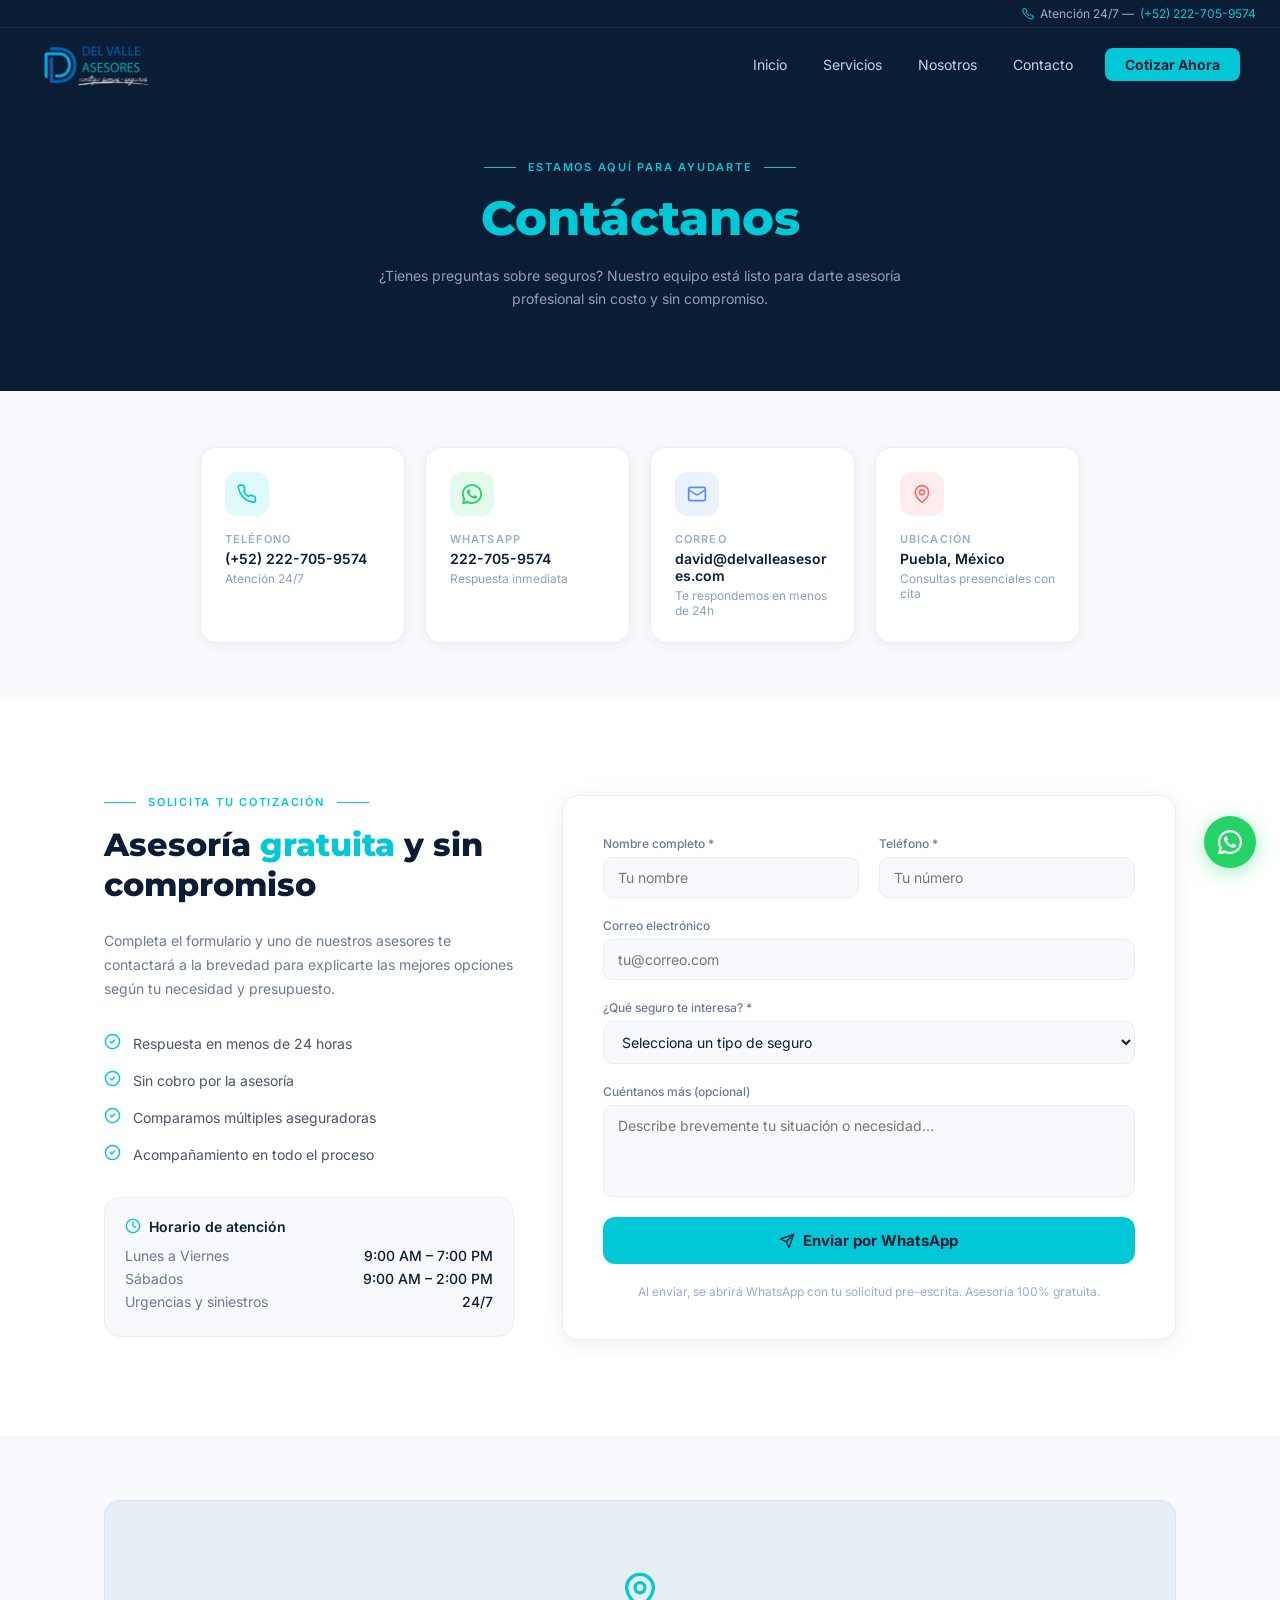
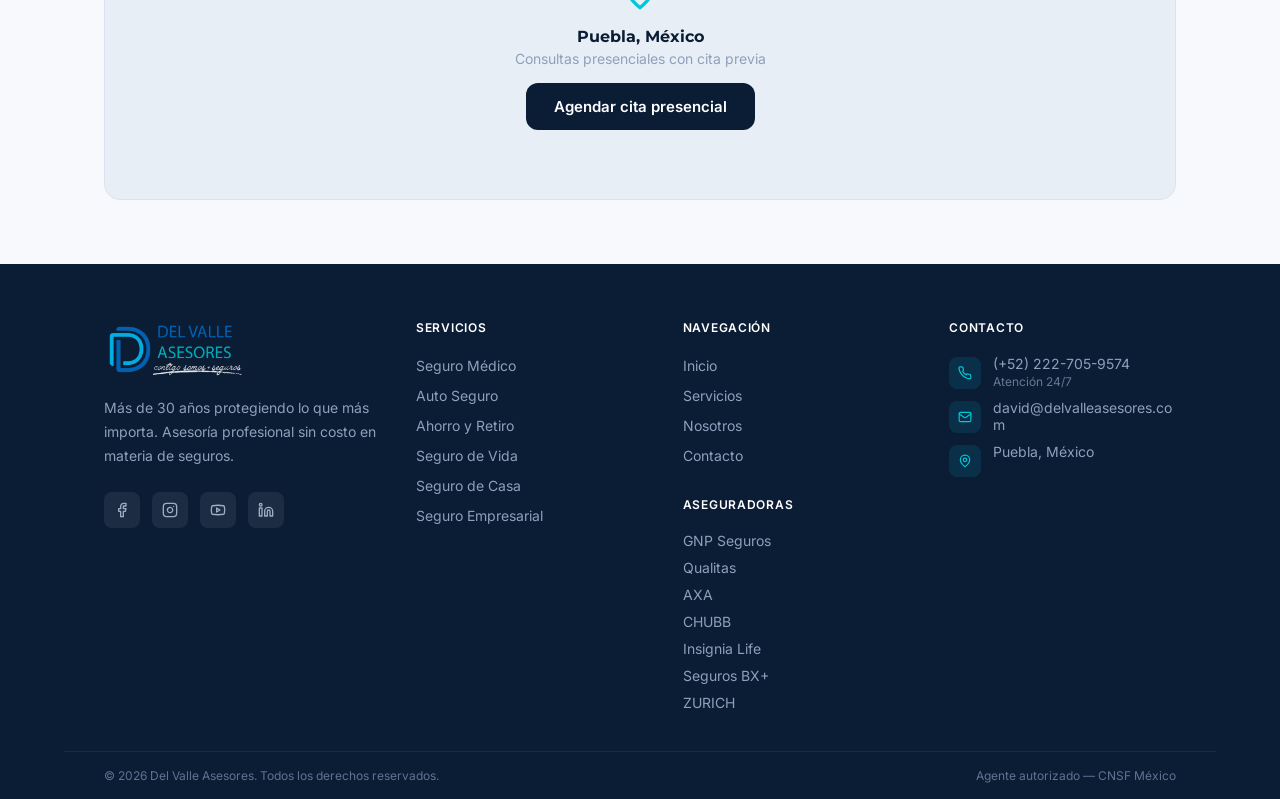
==== contacto.html @ c2692fa6 "Add files via upload" ====
<!DOCTYPE html>
<html lang="es">
<head>
  <meta charset="UTF-8" />
  <meta name="viewport" content="width=device-width, initial-scale=1.0" />
  <title>Contacto — Del Valle Asesores</title>
  <link rel="stylesheet" href="css/styles.css" />
</head>
<body>

<!-- HEADER -->
<header class="header" id="header">
  <div class="header__topbar">
    <span class="header__topbar-phone">
      <svg width="12" height="12" viewBox="0 0 24 24" fill="none" stroke="#00C8D7" stroke-width="2" stroke-linecap="round" stroke-linejoin="round"><path d="M22 16.92v3a2 2 0 0 1-2.18 2 19.79 19.79 0 0 1-8.63-3.07A19.5 19.5 0 0 1 4.69 12.18 19.79 19.79 0 0 1 1.61 3.6 2 2 0 0 1 3.6 1.4h3a2 2 0 0 1 2 1.72c.127.96.361 1.903.7 2.81a2 2 0 0 1-.45 2.11L7.91 9.08a16 16 0 0 0 6 6l.96-.96a2 2 0 0 1 2.11-.45c.907.339 1.85.573 2.81.7A2 2 0 0 1 21.6 16.4l.32.52z"/></svg>
      Atención 24/7 — <a href="tel:+522227059574">(+52) 222-705-9574</a>
    </span>
  </div>
  <div class="header__main">
    <a href="index.html" class="header__logo">
      <img src="img/logo.png" alt="Del Valle Asesores" class="header__logo-img" />
    </a>
    <nav class="header__nav">
      <a href="index.html" class="header__nav-link" data-nav="index">Inicio</a>
      <a href="servicios.html" class="header__nav-link" data-nav="servicios">Servicios</a>
      <a href="nosotros.html" class="header__nav-link" data-nav="nosotros">Nosotros</a>
      <a href="contacto.html" class="header__nav-link" data-nav="contacto">Contacto</a>
      <a href="https://wa.me/522227059574?text=Hola%2C%20me%20gustar%C3%ADa%20obtener%20informaci%C3%B3n%20sobre%20sus%20seguros" target="_blank" rel="noopener noreferrer" class="header__cta">Cotizar Ahora</a>
    </nav>
    <button class="header__menu-btn" id="menu-btn" aria-label="Abrir menú">
      <span id="menu-icon-open"><svg width="20" height="20" viewBox="0 0 24 24" fill="none" stroke="currentColor" stroke-width="2" stroke-linecap="round" stroke-linejoin="round"><line x1="4" x2="20" y1="12" y2="12"/><line x1="4" x2="20" y1="6" y2="6"/><line x1="4" x2="20" y1="18" y2="18"/></svg></span>
      <span id="menu-icon-close" style="display:none"><svg width="20" height="20" viewBox="0 0 24 24" fill="none" stroke="currentColor" stroke-width="2" stroke-linecap="round" stroke-linejoin="round"><path d="M18 6 6 18"/><path d="m6 6 12 12"/></svg></span>
    </button>
  </div>
  <div class="header__mobile-menu" id="mobile-menu">
    <div class="header__mobile-phone">
      <svg width="12" height="12" viewBox="0 0 24 24" fill="none" stroke="#00C8D7" stroke-width="2" stroke-linecap="round" stroke-linejoin="round"><path d="M22 16.92v3a2 2 0 0 1-2.18 2 19.79 19.79 0 0 1-8.63-3.07A19.5 19.5 0 0 1 4.69 12.18 19.79 19.79 0 0 1 1.61 3.6 2 2 0 0 1 3.6 1.4h3a2 2 0 0 1 2 1.72c.127.96.361 1.903.7 2.81a2 2 0 0 1-.45 2.11L7.91 9.08a16 16 0 0 0 6 6l.96-.96a2 2 0 0 1 2.11-.45c.907.339 1.85.573 2.81.7A2 2 0 0 1 21.6 16.4l.32.52z"/></svg>
      <a href="tel:+522227059574">(+52) 222-705-9574</a>
      <span style="margin-left:4px;opacity:.6">— Atención 24/7</span>
    </div>
    <a href="index.html" class="header__mobile-link" data-nav="index">Inicio</a>
    <a href="servicios.html" class="header__mobile-link" data-nav="servicios">Servicios</a>
    <a href="nosotros.html" class="header__mobile-link" data-nav="nosotros">Nosotros</a>
    <a href="contacto.html" class="header__mobile-link" data-nav="contacto">Contacto</a>
    <a href="https://wa.me/522227059574?text=Hola%2C%20me%20gustar%C3%ADa%20obtener%20informaci%C3%B3n%20sobre%20sus%20seguros" target="_blank" rel="noopener noreferrer" class="header__mobile-cta">Cotizar Ahora</a>
  </div>
</header>

<main class="page-wrap">

  <!-- PAGE HERO -->
  <section class="page-hero">
    <div class="section-label section-label--center">
      <span class="section-label__line"></span>
      <span class="section-label__text">Estamos aquí para ayudarte</span>
      <span class="section-label__line"></span>
    </div>
    <h1 class="page-hero__title"><span>Contáctanos</span></h1>
    <p class="page-hero__sub">¿Tienes preguntas sobre seguros? Nuestro equipo está listo para darte asesoría profesional sin costo y sin compromiso.</p>
  </section>

  <!-- CHANNELS -->
  <section class="channels-section">
    <div class="container container--narrow">
      <div class="channels-grid">

        <a href="tel:+522227059574" class="channel-card" style="--ch-color:#00C8D7">
          <div class="channel-card__icon" style="background:rgba(0,200,215,0.12);color:#00C8D7">
            <svg width="20" height="20" viewBox="0 0 24 24" fill="none" stroke="currentColor" stroke-width="2" stroke-linecap="round" stroke-linejoin="round"><path d="M22 16.92v3a2 2 0 0 1-2.18 2 19.79 19.79 0 0 1-8.63-3.07A19.5 19.5 0 0 1 4.69 12.18 19.79 19.79 0 0 1 1.61 3.6 2 2 0 0 1 3.6 1.4h3a2 2 0 0 1 2 1.72c.127.96.361 1.903.7 2.81a2 2 0 0 1-.45 2.11L7.91 9.08a16 16 0 0 0 6 6l.96-.96a2 2 0 0 1 2.11-.45c.907.339 1.85.573 2.81.7A2 2 0 0 1 21.6 16.4l.32.52z"/></svg>
          </div>
          <p class="channel-card__label">Teléfono</p>
          <p class="channel-card__value">(+52) 222-705-9574</p>
          <p class="channel-card__sub">Atención 24/7</p>
        </a>

        <a href="https://wa.me/522227059574?text=Hola%2C%20me%20gustar%C3%ADa%20informaci%C3%B3n%20sobre%20sus%20seguros" target="_blank" rel="noopener noreferrer" class="channel-card" style="--ch-color:#25D366">
          <div class="channel-card__icon" style="background:rgba(37,211,102,0.12);color:#25D366">
            <svg width="20" height="20" viewBox="0 0 24 24" fill="currentColor"><path d="M17.472 14.382c-.297-.149-1.758-.867-2.03-.967-.273-.099-.471-.148-.67.15-.197.297-.767.966-.94 1.164-.173.199-.347.223-.644.075-.297-.15-1.255-.463-2.39-1.475-.883-.788-1.48-1.761-1.653-2.059-.173-.297-.018-.458.13-.606.134-.133.298-.347.446-.52.149-.174.198-.298.298-.497.099-.198.05-.371-.025-.52-.075-.149-.669-1.612-.916-2.207-.242-.579-.487-.5-.669-.51-.173-.008-.371-.01-.57-.01-.198 0-.52.074-.792.372-.272.297-1.04 1.016-1.04 2.479 0 1.462 1.065 2.875 1.213 3.074.149.198 2.096 3.2 5.077 4.487.709.306 1.262.489 1.694.625.712.227 1.36.195 1.871.118.571-.085 1.758-.719 2.006-1.413.248-.694.248-1.289.173-1.413-.074-.124-.272-.198-.57-.347z"/><path d="M12 0C5.373 0 0 5.373 0 12c0 2.123.554 4.117 1.528 5.845L.057 23.55a.75.75 0 00.921.921l5.704-1.47A11.933 11.933 0 0012 24c6.627 0 12-5.373 12-12S18.627 0 12 0zm0 21.818a9.796 9.796 0 01-5.006-1.371l-.36-.214-3.724.96.989-3.614-.235-.373A9.775 9.775 0 012.182 12C2.182 6.564 6.564 2.182 12 2.182S21.818 6.564 21.818 12 17.436 21.818 12 21.818z"/></svg>
          </div>
          <p class="channel-card__label">WhatsApp</p>
          <p class="channel-card__value">222-705-9574</p>
          <p class="channel-card__sub">Respuesta inmediata</p>
        </a>

        <a href="mailto:david@delvalleasesores.com" class="channel-card" style="--ch-color:#5B8DEF">
          <div class="channel-card__icon" style="background:rgba(91,141,239,0.12);color:#5B8DEF">
            <svg width="20" height="20" viewBox="0 0 24 24" fill="none" stroke="currentColor" stroke-width="2" stroke-linecap="round" stroke-linejoin="round"><rect width="20" height="16" x="2" y="4" rx="2"/><path d="m22 7-8.97 5.7a1.94 1.94 0 0 1-2.06 0L2 7"/></svg>
          </div>
          <p class="channel-card__label">Correo</p>
          <p class="channel-card__value">david@delvalleasesores.com</p>
          <p class="channel-card__sub">Te respondemos en menos de 24h</p>
        </a>

        <a href="#mapa" class="channel-card" style="--ch-color:#FF6B6B">
          <div class="channel-card__icon" style="background:rgba(255,107,107,0.12);color:#FF6B6B">
            <svg width="20" height="20" viewBox="0 0 24 24" fill="none" stroke="currentColor" stroke-width="2" stroke-linecap="round" stroke-linejoin="round"><path d="M20 10c0 6-8 12-8 12s-8-6-8-12a8 8 0 0 1 16 0Z"/><circle cx="12" cy="10" r="3"/></svg>
          </div>
          <p class="channel-card__label">Ubicación</p>
          <p class="channel-card__value">Puebla, México</p>
          <p class="channel-card__sub">Consultas presenciales con cita</p>
        </a>

      </div>
    </div>
  </section>

  <!-- FORM + INFO -->
  <section class="contact-section">
    <div class="container">
      <div class="contact-grid">

        <!-- Info -->
        <div>
          <div class="section-label section-label--left">
            <span class="section-label__line"></span>
            <span class="section-label__text">Solicita tu cotización</span>
            <span class="section-label__line"></span>
          </div>
          <h2 class="contact-info__title">Asesoría <span>gratuita</span> y sin compromiso</h2>
          <p class="contact-info__desc">Completa el formulario y uno de nuestros asesores te contactará a la brevedad para explicarte las mejores opciones según tu necesidad y presupuesto.</p>
          <div class="benefit-list">
            <div class="benefit-item"><span class="benefit-item__icon"><svg width="17" height="17" viewBox="0 0 24 24" fill="none" stroke="currentColor" stroke-width="2" stroke-linecap="round" stroke-linejoin="round"><circle cx="12" cy="12" r="10"/><path d="m9 12 2 2 4-4"/></svg></span><span class="benefit-item__text">Respuesta en menos de 24 horas</span></div>
            <div class="benefit-item"><span class="benefit-item__icon"><svg width="17" height="17" viewBox="0 0 24 24" fill="none" stroke="currentColor" stroke-width="2" stroke-linecap="round" stroke-linejoin="round"><circle cx="12" cy="12" r="10"/><path d="m9 12 2 2 4-4"/></svg></span><span class="benefit-item__text">Sin cobro por la asesoría</span></div>
            <div class="benefit-item"><span class="benefit-item__icon"><svg width="17" height="17" viewBox="0 0 24 24" fill="none" stroke="currentColor" stroke-width="2" stroke-linecap="round" stroke-linejoin="round"><circle cx="12" cy="12" r="10"/><path d="m9 12 2 2 4-4"/></svg></span><span class="benefit-item__text">Comparamos múltiples aseguradoras</span></div>
            <div class="benefit-item"><span class="benefit-item__icon"><svg width="17" height="17" viewBox="0 0 24 24" fill="none" stroke="currentColor" stroke-width="2" stroke-linecap="round" stroke-linejoin="round"><circle cx="12" cy="12" r="10"/><path d="m9 12 2 2 4-4"/></svg></span><span class="benefit-item__text">Acompañamiento en todo el proceso</span></div>
          </div>

          <div class="hours-box">
            <div class="hours-box__header">
              <svg width="16" height="16" viewBox="0 0 24 24" fill="none" stroke="#00C8D7" stroke-width="2" stroke-linecap="round" stroke-linejoin="round"><circle cx="12" cy="12" r="10"/><polyline points="12 6 12 12 16 14"/></svg>
              Horario de atención
            </div>
            <div class="hours-row"><span class="hours-row__day">Lunes a Viernes</span><span class="hours-row__time">9:00 AM – 7:00 PM</span></div>
            <div class="hours-row"><span class="hours-row__day">Sábados</span><span class="hours-row__time">9:00 AM – 2:00 PM</span></div>
            <div class="hours-row"><span class="hours-row__day">Urgencias y siniestros</span><span class="hours-row__time">24/7</span></div>
          </div>
        </div>

        <!-- Form -->
        <div class="contact-form-wrap">
          <div id="form-content" style="display:flex;flex-direction:column;gap:20px">
            <form id="contact-form" style="display:flex;flex-direction:column;gap:20px">
              <div class="form-grid-2">
                <div class="form-group">
                  <label class="form-label" for="nombre">Nombre completo *</label>
                  <input class="form-input" type="text" id="nombre" name="nombre" placeholder="Tu nombre" required />
                </div>
                <div class="form-group">
                  <label class="form-label" for="telefono">Teléfono *</label>
                  <input class="form-input" type="tel" id="telefono" name="telefono" placeholder="Tu número" required />
                </div>
              </div>
              <div class="form-group">
                <label class="form-label" for="email">Correo electrónico</label>
                <input class="form-input" type="email" id="email" name="email" placeholder="tu@correo.com" />
              </div>
              <div class="form-group">
                <label class="form-label" for="seguro">¿Qué seguro te interesa? *</label>
                <select class="form-input" id="seguro" name="seguro" required>
                  <option value="">Selecciona un tipo de seguro</option>
                  <option>Seguro Médico</option>
                  <option>Auto Seguro</option>
                  <option>Ahorro y Retiro</option>
                  <option>Seguro de Vida</option>
                  <option>Seguro de Casa</option>
                  <option>Seguro Empresarial</option>
                  <option>Otro / No sé</option>
                </select>
              </div>
              <div class="form-group">
                <label class="form-label" for="mensaje">Cuéntanos más (opcional)</label>
                <textarea class="form-input" id="mensaje" name="mensaje" rows="4" placeholder="Describe brevemente tu situación o necesidad..."></textarea>
              </div>
              <button type="submit" class="form-submit">
                <svg width="16" height="16" viewBox="0 0 24 24" fill="none" stroke="currentColor" stroke-width="2" stroke-linecap="round" stroke-linejoin="round"><path d="m22 2-7 20-4-9-9-4Z"/><path d="M22 2 11 13"/></svg>
                Enviar por WhatsApp
              </button>
              <p class="form-note">Al enviar, se abrirá WhatsApp con tu solicitud pre-escrita. Asesoría 100% gratuita.</p>
            </form>
          </div>
          <div class="form-success" id="form-success">
            <div class="form-success__icon">
              <svg width="32" height="32" viewBox="0 0 24 24" fill="none" stroke="currentColor" stroke-width="2" stroke-linecap="round" stroke-linejoin="round"><circle cx="12" cy="12" r="10"/><path d="m9 12 2 2 4-4"/></svg>
            </div>
            <h3 class="form-success__title">¡Mensaje enviado!</h3>
            <p class="form-success__sub">Se abrió WhatsApp con tu solicitud. Te responderemos a la brevedad.</p>
          </div>
        </div>

      </div>
    </div>
  </section>

  <!-- MAP PLACEHOLDER -->
  <section class="map-section" id="mapa">
    <div class="container">
      <div class="map-placeholder">
        <div class="map-placeholder__inner">
          <div class="map-placeholder__icon">
            <svg width="40" height="40" viewBox="0 0 24 24" fill="none" stroke="currentColor" stroke-width="2" stroke-linecap="round" stroke-linejoin="round"><path d="M20 10c0 6-8 12-8 12s-8-6-8-12a8 8 0 0 1 16 0Z"/><circle cx="12" cy="10" r="3"/></svg>
          </div>
          <p class="map-placeholder__city">Puebla, México</p>
          <p class="map-placeholder__sub">Consultas presenciales con cita previa</p>
          <a href="https://wa.me/522227059574?text=Hola%2C%20me%20gustar%C3%ADa%20agendar%20una%20cita%20presencial" target="_blank" rel="noopener noreferrer" class="btn btn--dark" style="margin-top:16px">
            Agendar cita presencial
          </a>
        </div>
      </div>
    </div>
  </section>

</main>

<!-- FOOTER -->
<footer class="footer">
  <div class="footer__main">
    <div class="footer__grid">
      <div>
        <div class="footer__brand-logo">
          <img src="img/logo.png" alt="Del Valle Asesores" class="footer__brand-logo-img" />
        </div>
        <p class="footer__brand-desc">Más de 30 años protegiendo lo que más importa. Asesoría profesional sin costo en materia de seguros.</p>
        <div class="footer__social">
          <a href="#" class="footer__social-link"><svg width="16" height="16" viewBox="0 0 24 24" fill="none" stroke="currentColor" stroke-width="2" stroke-linecap="round" stroke-linejoin="round"><path d="M18 2h-3a5 5 0 0 0-5 5v3H7v4h3v8h4v-8h3l1-4h-4V7a1 1 0 0 1 1-1h3z"/></svg></a>
          <a href="#" class="footer__social-link"><svg width="16" height="16" viewBox="0 0 24 24" fill="none" stroke="currentColor" stroke-width="2" stroke-linecap="round" stroke-linejoin="round"><rect width="20" height="20" x="2" y="2" rx="5" ry="5"/><path d="M16 11.37A4 4 0 1 1 12.63 8 4 4 0 0 1 16 11.37z"/><line x1="17.5" x2="17.51" y1="6.5" y2="6.5"/></svg></a>
          <a href="#" class="footer__social-link"><svg width="16" height="16" viewBox="0 0 24 24" fill="none" stroke="currentColor" stroke-width="2" stroke-linecap="round" stroke-linejoin="round"><path d="M2.5 17a24.12 24.12 0 0 1 0-10 2 2 0 0 1 1.4-1.4 49.56 49.56 0 0 1 16.2 0A2 2 0 0 1 21.5 7a24.12 24.12 0 0 1 0 10 2 2 0 0 1-1.4 1.4 49.55 49.55 0 0 1-16.2 0A2 2 0 0 1 2.5 17"/><path d="m10 15 5-3-5-3z"/></svg></a>
          <a href="#" class="footer__social-link"><svg width="16" height="16" viewBox="0 0 24 24" fill="none" stroke="currentColor" stroke-width="2" stroke-linecap="round" stroke-linejoin="round"><path d="M16 8a6 6 0 0 1 6 6v7h-4v-7a2 2 0 0 0-2-2 2 2 0 0 0-2 2v7h-4v-7a6 6 0 0 1 6-6z"/><rect width="4" height="12" x="2" y="9"/><circle cx="4" cy="4" r="2"/></svg></a>
        </div>
      </div>
      <div>
        <h4 class="footer__col-title">Servicios</h4>
        <ul class="footer__list">
          <li><a href="servicios.html" class="footer__list-link">Seguro Médico</a></li>
          <li><a href="servicios.html" class="footer__list-link">Auto Seguro</a></li>
          <li><a href="servicios.html" class="footer__list-link">Ahorro y Retiro</a></li>
          <li><a href="servicios.html" class="footer__list-link">Seguro de Vida</a></li>
          <li><a href="servicios.html" class="footer__list-link">Seguro de Casa</a></li>
          <li><a href="servicios.html" class="footer__list-link">Seguro Empresarial</a></li>
        </ul>
      </div>
      <div>
        <h4 class="footer__col-title">Navegación</h4>
        <ul class="footer__list">
          <li><a href="index.html" class="footer__list-link">Inicio</a></li>
          <li><a href="servicios.html" class="footer__list-link">Servicios</a></li>
          <li><a href="nosotros.html" class="footer__list-link">Nosotros</a></li>
          <li><a href="contacto.html" class="footer__list-link">Contacto</a></li>
        </ul>
        <h4 class="footer__col-title footer__col-title--mt">Aseguradoras</h4>
        <ul class="footer__list">
          <li class="footer__list-text">GNP Seguros</li>
          <li class="footer__list-text">Qualitas</li>
          <li class="footer__list-text">AXA</li>
          <li class="footer__list-text">CHUBB</li>
          <li class="footer__list-text">Insignia Life</li>
          <li class="footer__list-text">Seguros BX+</li>
          <li class="footer__list-text">ZURICH</li>
        </ul>
      </div>
      <div>
        <h4 class="footer__col-title">Contacto</h4>
        <ul class="footer__list">
          <li><a href="tel:+522227059574" class="footer__contact-item"><span class="footer__contact-icon"><svg width="14" height="14" viewBox="0 0 24 24" fill="none" stroke="currentColor" stroke-width="2" stroke-linecap="round" stroke-linejoin="round"><path d="M22 16.92v3a2 2 0 0 1-2.18 2 19.79 19.79 0 0 1-8.63-3.07A19.5 19.5 0 0 1 4.69 12.18 19.79 19.79 0 0 1 1.61 3.6 2 2 0 0 1 3.6 1.4h3a2 2 0 0 1 2 1.72c.127.96.361 1.903.7 2.81a2 2 0 0 1-.45 2.11L7.91 9.08a16 16 0 0 0 6 6l.96-.96a2 2 0 0 1 2.11-.45c.907.339 1.85.573 2.81.7A2 2 0 0 1 21.6 16.4l.32.52z"/></svg></span><span>(+52) 222-705-9574<br><span class="footer__contact-sub">Atención 24/7</span></span></a></li>
          <li><a href="mailto:david@delvalleasesores.com" class="footer__contact-item"><span class="footer__contact-icon"><svg width="14" height="14" viewBox="0 0 24 24" fill="none" stroke="currentColor" stroke-width="2" stroke-linecap="round" stroke-linejoin="round"><rect width="20" height="16" x="2" y="4" rx="2"/><path d="m22 7-8.97 5.7a1.94 1.94 0 0 1-2.06 0L2 7"/></svg></span><span style="word-break:break-all">david@delvalleasesores.com</span></a></li>
          <li><div class="footer__contact-item"><span class="footer__contact-icon"><svg width="14" height="14" viewBox="0 0 24 24" fill="none" stroke="currentColor" stroke-width="2" stroke-linecap="round" stroke-linejoin="round"><path d="M20 10c0 6-8 12-8 12s-8-6-8-12a8 8 0 0 1 16 0Z"/><circle cx="12" cy="10" r="3"/></svg></span><span>Puebla, México</span></div></li>
        </ul>
      </div>
    </div>
  </div>
  <div class="footer__bottom">
    <span>© <script>document.write(new Date().getFullYear())</script> Del Valle Asesores. Todos los derechos reservados.</span>
    <span>Agente autorizado — CNSF México</span>
  </div>
</footer>

<!-- FLOATING BUTTONS -->
<div class="float-btns">
  <div class="float-btns__options" id="float-options">
    <a href="mailto:david@delvalleasesores.com" class="float-btn float-btn--email"><svg width="16" height="16" viewBox="0 0 24 24" fill="none" stroke="currentColor" stroke-width="2" stroke-linecap="round" stroke-linejoin="round"><rect width="20" height="16" x="2" y="4" rx="2"/><path d="m22 7-8.97 5.7a1.94 1.94 0 0 1-2.06 0L2 7"/></svg>Correo</a>
    <a href="tel:+522227059574" class="float-btn float-btn--phone"><svg width="16" height="16" viewBox="0 0 24 24" fill="none" stroke="currentColor" stroke-width="2" stroke-linecap="round" stroke-linejoin="round"><path d="M22 16.92v3a2 2 0 0 1-2.18 2 19.79 19.79 0 0 1-8.63-3.07A19.5 19.5 0 0 1 4.69 12.18 19.79 19.79 0 0 1 1.61 3.6 2 2 0 0 1 3.6 1.4h3a2 2 0 0 1 2 1.72c.127.96.361 1.903.7 2.81a2 2 0 0 1-.45 2.11L7.91 9.08a16 16 0 0 0 6 6l.96-.96a2 2 0 0 1 2.11-.45c.907.339 1.85.573 2.81.7A2 2 0 0 1 21.6 16.4l.32.52z"/></svg>Llamar</a>
    <a href="https://wa.me/522227059574" target="_blank" rel="noopener noreferrer" class="float-btn float-btn--wa"><svg width="16" height="16" viewBox="0 0 24 24" fill="currentColor"><path d="M17.472 14.382c-.297-.149-1.758-.867-2.03-.967-.273-.099-.471-.148-.67.15-.197.297-.767.966-.94 1.164-.173.199-.347.223-.644.075-.297-.15-1.255-.463-2.39-1.475-.883-.788-1.48-1.761-1.653-2.059-.173-.297-.018-.458.13-.606.134-.133.298-.347.446-.52.149-.174.198-.298.298-.497.099-.198.05-.371-.025-.52-.075-.149-.669-1.612-.916-2.207-.242-.579-.487-.5-.669-.51-.173-.008-.371-.01-.57-.01-.198 0-.52.074-.792.372-.272.297-1.04 1.016-1.04 2.479 0 1.462 1.065 2.875 1.213 3.074.149.198 2.096 3.2 5.077 4.487.709.306 1.262.489 1.694.625.712.227 1.36.195 1.871.118.571-.085 1.758-.719 2.006-1.413.248-.694.248-1.289.173-1.413-.074-.124-.272-.198-.57-.347z"/><path d="M12 0C5.373 0 0 5.373 0 12c0 2.123.554 4.117 1.528 5.845L.057 23.55a.75.75 0 00.921.921l5.704-1.47A11.933 11.933 0 0012 24c6.627 0 12-5.373 12-12S18.627 0 12 0zm0 21.818a9.796 9.796 0 01-5.006-1.371l-.36-.214-3.724.96.989-3.614-.235-.373A9.775 9.775 0 012.182 12C2.182 6.564 6.564 2.182 12 2.182S21.818 6.564 21.818 12 17.436 21.818 12 21.818z"/></svg>WhatsApp</a>
  </div>
  <button class="float-btn--toggle" id="float-toggle" aria-label="Contacto rápido">
    <svg width="24" height="24" viewBox="0 0 24 24" fill="currentColor"><path d="M17.472 14.382c-.297-.149-1.758-.867-2.03-.967-.273-.099-.471-.148-.67.15-.197.297-.767.966-.94 1.164-.173.199-.347.223-.644.075-.297-.15-1.255-.463-2.39-1.475-.883-.788-1.48-1.761-1.653-2.059-.173-.297-.018-.458.13-.606.134-.133.298-.347.446-.52.149-.174.198-.298.298-.497.099-.198.05-.371-.025-.52-.075-.149-.669-1.612-.916-2.207-.242-.579-.487-.5-.669-.51-.173-.008-.371-.01-.57-.01-.198 0-.52.074-.792.372-.272.297-1.04 1.016-1.04 2.479 0 1.462 1.065 2.875 1.213 3.074.149.198 2.096 3.2 5.077 4.487.709.306 1.262.489 1.694.625.712.227 1.36.195 1.871.118.571-.085 1.758-.719 2.006-1.413.248-.694.248-1.289.173-1.413-.074-.124-.272-.198-.57-.347z"/><path d="M12 0C5.373 0 0 5.373 0 12c0 2.123.554 4.117 1.528 5.845L.057 23.55a.75.75 0 00.921.921l5.704-1.47A11.933 11.933 0 0012 24c6.627 0 12-5.373 12-12S18.627 0 12 0zm0 21.818a9.796 9.796 0 01-5.006-1.371l-.36-.214-3.724.96.989-3.614-.235-.373A9.775 9.775 0 012.182 12C2.182 6.564 6.564 2.182 12 2.182S21.818 6.564 21.818 12 17.436 21.818 12 21.818z"/></svg>
  </button>
</div>

<!-- BOTTOM NAV -->
<nav class="bottom-nav">
  <a href="index.html" class="bottom-nav__item" data-nav="index"><svg width="20" height="20" viewBox="0 0 24 24" fill="none" stroke="currentColor" stroke-width="2" stroke-linecap="round" stroke-linejoin="round"><path d="m3 9 9-7 9 7v11a2 2 0 0 1-2 2H5a2 2 0 0 1-2-2z"/><polyline points="9 22 9 12 15 12 15 22"/></svg>Inicio</a>
  <a href="servicios.html" class="bottom-nav__item" data-nav="servicios"><svg width="20" height="20" viewBox="0 0 24 24" fill="none" stroke="currentColor" stroke-width="2" stroke-linecap="round" stroke-linejoin="round"><path d="M12 22s8-4 8-10V5l-8-3-8 3v7c0 6 8 10 8 10z"/></svg>Servicios</a>
  <a href="nosotros.html" class="bottom-nav__item" data-nav="nosotros"><svg width="20" height="20" viewBox="0 0 24 24" fill="none" stroke="currentColor" stroke-width="2" stroke-linecap="round" stroke-linejoin="round"><path d="M16 21v-2a4 4 0 0 0-4-4H6a4 4 0 0 0-4 4v2"/><circle cx="9" cy="7" r="4"/><path d="M22 21v-2a4 4 0 0 0-3-3.87"/><path d="M16 3.13a4 4 0 0 1 0 7.75"/></svg>Nosotros</a>
  <a href="tel:+522227059574" class="bottom-nav__item"><svg width="20" height="20" viewBox="0 0 24 24" fill="none" stroke="currentColor" stroke-width="2" stroke-linecap="round" stroke-linejoin="round"><path d="M22 16.92v3a2 2 0 0 1-2.18 2 19.79 19.79 0 0 1-8.63-3.07A19.5 19.5 0 0 1 4.69 12.18 19.79 19.79 0 0 1 1.61 3.6 2 2 0 0 1 3.6 1.4h3a2 2 0 0 1 2 1.72c.127.96.361 1.903.7 2.81a2 2 0 0 1-.45 2.11L7.91 9.08a16 16 0 0 0 6 6l.96-.96a2 2 0 0 1 2.11-.45c.907.339 1.85.573 2.81.7A2 2 0 0 1 21.6 16.4l.32.52z"/></svg>Llamar</a>
  <a href="https://wa.me/522227059574" target="_blank" rel="noopener noreferrer" class="bottom-nav__item bottom-nav__item--wa"><svg width="20" height="20" viewBox="0 0 24 24" fill="currentColor"><path d="M17.472 14.382c-.297-.149-1.758-.867-2.03-.967-.273-.099-.471-.148-.67.15-.197.297-.767.966-.94 1.164-.173.199-.347.223-.644.075-.297-.15-1.255-.463-2.39-1.475-.883-.788-1.48-1.761-1.653-2.059-.173-.297-.018-.458.13-.606.134-.133.298-.347.446-.52.149-.174.198-.298.298-.497.099-.198.05-.371-.025-.52-.075-.149-.669-1.612-.916-2.207-.242-.579-.487-.5-.669-.51-.173-.008-.371-.01-.57-.01-.198 0-.52.074-.792.372-.272.297-1.04 1.016-1.04 2.479 0 1.462 1.065 2.875 1.213 3.074.149.198 2.096 3.2 5.077 4.487.709.306 1.262.489 1.694.625.712.227 1.36.195 1.871.118.571-.085 1.758-.719 2.006-1.413.248-.694.248-1.289.173-1.413-.074-.124-.272-.198-.57-.347z"/><path d="M12 0C5.373 0 0 5.373 0 12c0 2.123.554 4.117 1.528 5.845L.057 23.55a.75.75 0 00.921.921l5.704-1.47A11.933 11.933 0 0012 24c6.627 0 12-5.373 12-12S18.627 0 12 0zm0 21.818a9.796 9.796 0 01-5.006-1.371l-.36-.214-3.724.96.989-3.614-.235-.373A9.775 9.775 0 012.182 12C2.182 6.564 6.564 2.182 12 2.182S21.818 6.564 21.818 12 17.436 21.818 12 21.818z"/></svg>WhatsApp</a>
</nav>

<script src="js/main.js"></script>
</body>
</html>
---- css/styles.css ----
/* ============================================================
   GOOGLE FONTS
   ============================================================ */
@import url('https://fonts.googleapis.com/css2?family=Inter:wght@300;400;500;600;700;800&family=Montserrat:wght@400;500;600;700;800;900&display=swap');

/* ============================================================
   RESET & BASE
   ============================================================ */
*, *::before, *::after { box-sizing: border-box; margin: 0; padding: 0; }

html { scroll-behavior: smooth; }

body {
  font-family: 'Inter', sans-serif;
  color: #0B1C35;
  background: #fff;
  min-height: 100vh;
  display: flex;
  flex-direction: column;
}

a { text-decoration: none; color: inherit; }
ul { list-style: none; }
img { display: block; width: 100%; height: 100%; object-fit: cover; }
button { cursor: pointer; border: none; background: none; font-family: inherit; }
input, select, textarea { font-family: inherit; }

/* ============================================================
   CSS VARIABLES
   ============================================================ */
:root {
  --primary: #0B1C35;
  --accent: #00C8D7;
  --accent-hover: #00E5F5;
  --accent-dark: #00B5C2;
  --bg-light: #F7F9FC;
  --text-body: #6B7A94;
  --text-muted: #8DA0BC;
  --text-light: #C5D3E8;
  --text-nav: #9AAFC7;
  --border: #E8EEF5;
  --white: #fff;
}

/* ============================================================
   LAYOUT
   ============================================================ */
.container {
  max-width: 1152px;
  margin: 0 auto;
  padding: 0 20px;
}
@media (min-width: 768px) {
  .container { padding: 0 40px; }
}

.container--narrow { max-width: 960px; }
.container--wide { max-width: 1200px; }

.page-wrap {
  flex: 1;
  padding-bottom: 60px; /* space for mobile bottom nav */
}
@media (min-width: 768px) {
  .page-wrap { padding-bottom: 0; }
}

/* ============================================================
   SECTION LABEL
   ============================================================ */
.section-label {
  display: flex;
  align-items: center;
  gap: 12px;
  margin-bottom: 16px;
}
.section-label--center { justify-content: center; }
.section-label--left { justify-content: flex-start; }

.section-label__line {
  height: 1px;
  width: 32px;
  flex-shrink: 0;
  background: var(--accent);
}
.section-label__text {
  font-size: 11px;
  text-transform: uppercase;
  letter-spacing: 0.16em;
  color: var(--accent);
  font-weight: 600;
}

/* ============================================================
   HEADER
   ============================================================ */
.header {
  position: fixed;
  top: 0; left: 0; right: 0;
  z-index: 50;
  background: var(--primary);
  transition: background 0.3s, box-shadow 0.3s, backdrop-filter 0.3s;
}
.header.scrolled {
  background: rgba(11, 28, 53, 0.97);
  backdrop-filter: blur(12px);
  box-shadow: 0 2px 24px rgba(0,0,0,0.3);
}

.header__topbar {
  display: none;
  align-items: center;
  justify-content: flex-end;
  padding: 6px 24px;
  font-size: 12px;
  color: var(--text-nav);
  border-bottom: 1px solid rgba(255,255,255,0.07);
}
@media (min-width: 768px) {
  .header__topbar { display: flex; }
}

.header__topbar a {
  color: var(--accent);
  transition: color 0.2s;
}
.header__topbar a:hover { color: #fff; }
.header__topbar-phone {
  display: flex;
  align-items: center;
  gap: 6px;
}

.header__main {
  display: flex;
  align-items: center;
  justify-content: space-between;
  padding: 14px 20px;
}
@media (min-width: 768px) {
  .header__main { padding: 14px 40px; }
}

.header__logo {
  display: flex;
  align-items: center;
}
.header__logo-img {
  height: 44px;
  width: auto;
  object-fit: contain;
  display: block;
  transition: opacity 0.2s;
}
.header__logo:hover .header__logo-img { opacity: 0.85; }

.header__nav {
  display: none;
  align-items: center;
  gap: 4px;
}
@media (min-width: 768px) { .header__nav { display: flex; } }

.header__nav-link {
  padding: 8px 16px;
  border-radius: 6px;
  font-size: 14px;
  color: var(--text-light);
  font-weight: 400;
  transition: color 0.2s, background 0.2s;
}
.header__nav-link:hover {
  color: #fff;
  background: rgba(255,255,255,0.06);
}
.header__nav-link.active {
  color: var(--accent);
  background: rgba(0,200,215,0.1);
  font-weight: 600;
}

.header__cta {
  display: none;
  margin-left: 12px;
  padding: 8px 20px;
  border-radius: 8px;
  font-size: 14px;
  background: var(--accent);
  color: var(--primary);
  font-weight: 700;
  transition: background 0.2s;
}
.header__cta:hover { background: var(--accent-hover); }
@media (min-width: 768px) { .header__cta { display: inline-block; } }

.header__menu-btn {
  display: flex;
  align-items: center;
  justify-content: center;
  width: 36px; height: 36px;
  border-radius: 8px;
  background: rgba(255,255,255,0.08);
  color: #fff;
  transition: background 0.2s;
}
.header__menu-btn:hover { background: rgba(255,255,255,0.14); }
@media (min-width: 768px) { .header__menu-btn { display: none; } }

.header__mobile-menu {
  display: none;
  flex-direction: column;
  gap: 4px;
  padding: 0 20px 20px;
  border-top: 1px solid rgba(255,255,255,0.08);
}
.header__mobile-menu.open { display: flex; }

.header__mobile-phone {
  display: flex;
  align-items: center;
  gap: 6px;
  padding: 12px 0;
  font-size: 12px;
  color: var(--text-nav);
  border-bottom: 1px solid rgba(255,255,255,0.07);
}
.header__mobile-phone a { color: var(--accent); }

.header__mobile-link {
  padding: 12px;
  border-radius: 8px;
  font-size: 14px;
  color: var(--text-light);
  transition: background 0.2s, color 0.2s;
}
.header__mobile-link:hover { background: rgba(255,255,255,0.06); color: #fff; }
.header__mobile-link.active {
  color: var(--accent);
  background: rgba(0,200,215,0.1);
  font-weight: 600;
}

.header__mobile-cta {
  margin-top: 8px;
  padding: 12px 20px;
  border-radius: 12px;
  font-size: 14px;
  font-weight: 700;
  text-align: center;
  background: var(--accent);
  color: var(--primary);
}

/* ============================================================
   FOOTER
   ============================================================ */
.footer {
  background: var(--primary);
  color: var(--text-light);
}

.footer__main {
  max-width: 1152px;
  margin: 0 auto;
  padding: 56px 20px 40px;
}
@media (min-width: 768px) { .footer__main { padding: 56px 40px 40px; } }

.footer__grid {
  display: grid;
  grid-template-columns: 1fr;
  gap: 40px;
}
@media (min-width: 768px) {
  .footer__grid { grid-template-columns: repeat(2, 1fr); }
}
@media (min-width: 1024px) {
  .footer__grid { grid-template-columns: 1.2fr 1fr 1fr 1fr; }
}

.footer__brand-logo {
  margin-bottom: 20px;
}
.footer__brand-logo-img {
  height: 56px;
  width: auto;
  object-fit: contain;
  display: block;
}

.footer__brand-desc {
  font-size: 14px;
  line-height: 1.7;
  color: var(--text-muted);
  margin-bottom: 24px;
}

.footer__social {
  display: flex;
  gap: 12px;
}
.footer__social-link {
  display: flex;
  align-items: center;
  justify-content: center;
  width: 36px; height: 36px;
  border-radius: 8px;
  background: rgba(255,255,255,0.07);
  color: var(--text-nav);
  transition: background 0.2s, color 0.2s;
}
.footer__social-link:hover {
  background: var(--accent);
  color: #fff;
}

.footer__col-title {
  font-size: 12px;
  font-weight: 600;
  letter-spacing: 0.06em;
  text-transform: uppercase;
  color: #fff;
  margin-bottom: 20px;
}
.footer__col-title--mt { margin-top: 32px; }

.footer__list { display: flex; flex-direction: column; gap: 10px; }
.footer__list-link {
  font-size: 14px;
  color: var(--text-muted);
  transition: color 0.2s;
}
.footer__list-link:hover { color: var(--accent); }
.footer__list-text {
  font-size: 14px;
  color: var(--text-muted);
}

.footer__contact-item {
  display: flex;
  align-items: flex-start;
  gap: 12px;
  font-size: 14px;
  color: var(--text-muted);
  transition: color 0.2s;
}
.footer__contact-item:hover { color: #fff; }
.footer__contact-icon {
  margin-top: 2px;
  width: 32px; height: 32px;
  border-radius: 8px;
  background: rgba(0,200,215,0.12);
  color: var(--accent);
  display: flex;
  align-items: center;
  justify-content: center;
  flex-shrink: 0;
}
.footer__contact-sub { font-size: 12px; opacity: 0.7; }

.footer__bottom {
  max-width: 1152px;
  margin: 0 auto;
  padding: 16px 20px;
  display: flex;
  flex-direction: column;
  align-items: center;
  justify-content: space-between;
  gap: 8px;
  font-size: 12px;
  color: #5E7494;
  border-top: 1px solid rgba(255,255,255,0.07);
}
@media (min-width: 768px) {
  .footer__bottom { flex-direction: row; padding: 16px 40px; }
}

/* ============================================================
   FLOATING BUTTONS (Desktop only)
   ============================================================ */
.float-btns {
  display: none;
  position: fixed;
  bottom: 32px;
  right: 24px;
  z-index: 40;
  flex-direction: column;
  align-items: flex-end;
  gap: 10px;
}
@media (min-width: 768px) { .float-btns { display: flex; } }

.float-btns__options {
  display: none;
  flex-direction: column;
  align-items: flex-end;
  gap: 8px;
}
.float-btns__options.open { display: flex; }

.float-btn {
  display: flex;
  align-items: center;
  gap: 8px;
  padding: 10px 16px;
  border-radius: 40px;
  font-size: 13px;
  font-weight: 600;
  color: #fff;
  box-shadow: 0 4px 16px rgba(0,0,0,0.2);
  transition: opacity 0.2s, transform 0.2s;
  white-space: nowrap;
}
.float-btn:hover { opacity: 0.9; transform: translateY(-1px); }
.float-btn--wa { background: #25D366; }
.float-btn--phone { background: var(--accent); }
.float-btn--email { background: #5B8DEF; }
.float-btn--toggle {
  display: flex;
  align-items: center;
  justify-content: center;
  width: 52px; height: 52px;
  border-radius: 50%;
  background: #25D366;
  color: #fff;
  box-shadow: 0 4px 20px rgba(37,211,102,0.4);
  transition: transform 0.2s;
}
.float-btn--toggle:hover { transform: scale(1.05); }

/* ============================================================
   BOTTOM NAV (Mobile only)
   ============================================================ */
.bottom-nav {
  display: flex;
  position: fixed;
  bottom: 0; left: 0; right: 0;
  height: 60px;
  background: #fff;
  border-top: 1px solid var(--border);
  z-index: 40;
  box-shadow: 0 -2px 12px rgba(11,28,53,0.06);
}
@media (min-width: 768px) { .bottom-nav { display: none; } }

.bottom-nav__item {
  flex: 1;
  display: flex;
  flex-direction: column;
  align-items: center;
  justify-content: center;
  gap: 3px;
  color: #9AAFC7;
  font-size: 10px;
  font-weight: 500;
  transition: color 0.2s;
  text-decoration: none;
}
.bottom-nav__item.active { color: var(--accent); }
.bottom-nav__item--wa {
  background: #25D366;
  color: #fff;
  border-radius: 0;
}
.bottom-nav__item--wa:hover { color: #fff; }

/* ============================================================
   HERO SECTION
   ============================================================ */
.hero {
  position: relative;
  display: flex;
  flex-direction: column;
  align-items: center;
  justify-content: center;
  text-align: center;
  padding: 144px 20px 80px;
  min-height: 90vh;
  background: var(--primary);
  overflow: hidden;
}
@media (min-width: 768px) { .hero { padding: 176px 20px 112px; } }

.hero__bg {
  position: absolute;
  inset: 0;
  opacity: 0.1;
  background-image: url("https://images.unsplash.com/photo-1770871821382-60ea99b0a941?crop=entropy&cs=tinysrgb&fit=max&fm=jpg&w=1080");
  background-size: cover;
  background-position: center;
}
.hero__overlay {
  position: absolute;
  inset: 0;
  background: linear-gradient(135deg, rgba(11,28,53,0.96) 0%, rgba(11,28,53,0.8) 100%);
}
.hero__circle-top {
  position: absolute;
  top: 80px; right: 0;
  width: 384px; height: 384px;
  border-radius: 50%;
  opacity: 0.1;
  background: radial-gradient(circle, #00C8D7 0%, transparent 70%);
  transform: translate(30%, -20%);
  pointer-events: none;
}
.hero__circle-bottom {
  position: absolute;
  bottom: 40px; left: 0;
  width: 256px; height: 256px;
  border-radius: 50%;
  opacity: 0.05;
  background: radial-gradient(circle, #00C8D7 0%, transparent 70%);
  transform: translate(-30%, 20%);
  pointer-events: none;
}

.hero__content {
  position: relative;
  z-index: 10;
  max-width: 768px;
  margin: 0 auto;
}

.hero__badge {
  display: inline-flex;
  align-items: center;
  gap: 8px;
  padding: 6px 16px;
  border-radius: 999px;
  font-size: 12px;
  margin-bottom: 32px;
  background: rgba(0,200,215,0.12);
  color: var(--accent);
  border: 1px solid rgba(0,200,215,0.25);
  font-weight: 500;
}
.hero__badge-dot {
  width: 6px; height: 6px;
  border-radius: 50%;
  background: var(--accent);
  display: inline-block;
}

.hero__title {
  color: #fff;
  font-family: 'Montserrat', sans-serif;
  font-weight: 800;
  font-size: clamp(2rem, 6vw, 3.8rem);
  line-height: 1.15;
  margin-bottom: 24px;
}
.hero__title span { color: var(--accent); }

.hero__subtitle {
  color: var(--text-muted);
  font-size: clamp(0.95rem, 2vw, 1.1rem);
  line-height: 1.7;
  margin-bottom: 40px;
  max-width: 560px;
  margin-left: auto;
  margin-right: auto;
}

.hero__btns {
  display: flex;
  flex-direction: column;
  align-items: center;
  justify-content: center;
  gap: 16px;
}
@media (min-width: 480px) {
  .hero__btns { flex-direction: row; }
}

.hero__stats {
  margin-top: 56px;
  display: grid;
  grid-template-columns: repeat(3, 1fr);
  gap: 16px;
  max-width: 480px;
  margin-left: auto;
  margin-right: auto;
}
@media (min-width: 768px) { .hero__stats { gap: 32px; } }

.hero__stat {
  display: flex;
  flex-direction: column;
  align-items: center;
}
.hero__stat-value {
  color: var(--accent);
  font-family: 'Montserrat', sans-serif;
  font-weight: 800;
  font-size: clamp(1.5rem, 5vw, 2.2rem);
  line-height: 1;
}
.hero__stat-label {
  margin-top: 4px;
  color: var(--text-muted);
  font-size: 11px;
  line-height: 1.4;
  text-align: center;
}

.hero__scroll {
  position: absolute;
  bottom: 24px;
  left: 50%;
  transform: translateX(-50%);
  color: #4A6280;
  animation: bounce 2s infinite;
}

@keyframes bounce {
  0%, 100% { transform: translateX(-50%) translateY(0); }
  50% { transform: translateX(-50%) translateY(6px); }
}

/* ============================================================
   BUTTONS
   ============================================================ */
.btn {
  display: inline-flex;
  align-items: center;
  justify-content: center;
  gap: 8px;
  padding: 14px 28px;
  border-radius: 12px;
  font-size: 15px;
  font-weight: 700;
  transition: background 0.2s, opacity 0.2s, transform 0.2s;
  cursor: pointer;
  border: none;
  font-family: inherit;
}
.btn--primary {
  background: var(--accent);
  color: var(--primary);
}
.btn--primary:hover { background: var(--accent-hover); }

.btn--outline-white {
  background: rgba(255,255,255,0.07);
  color: #fff;
  border: 1px solid rgba(255,255,255,0.15);
  font-weight: 500;
}
.btn--outline-white:hover { background: rgba(255,255,255,0.12); }

.btn--dark {
  background: var(--primary);
  color: #fff;
  font-weight: 600;
}
.btn--dark:hover { background: #142840; }

.btn--sm {
  padding: 10px 24px;
  font-size: 14px;
  border-radius: 8px;
}

.btn--full { width: 100%; }
@media (min-width: 480px) { .btn--full { width: auto; } }

/* ============================================================
   SECTION HEADERS
   ============================================================ */
.section-header {
  text-align: center;
  margin-bottom: 56px;
}
.section-title {
  color: var(--primary);
  font-family: 'Montserrat', sans-serif;
  font-weight: 800;
  font-size: clamp(1.6rem, 4vw, 2.4rem);
  line-height: 1.25;
}
.section-title span { color: var(--accent); }
.section-title--white { color: #fff; }

/* ============================================================
   PAGE HEADER (dark hero for inner pages)
   ============================================================ */
.page-hero {
  padding: 128px 20px 64px;
  text-align: center;
  background: var(--primary);
}
@media (min-width: 768px) { .page-hero { padding: 160px 20px 80px; } }

.page-hero__title {
  color: #fff;
  font-family: 'Montserrat', sans-serif;
  font-weight: 800;
  font-size: clamp(1.8rem, 5vw, 3rem);
  line-height: 1.2;
  margin-bottom: 16px;
}
.page-hero__title span { color: var(--accent); }

.page-hero__sub {
  max-width: 560px;
  margin: 0 auto;
  font-size: 14px;
  color: var(--text-muted);
  line-height: 1.7;
}

/* ============================================================
   CARDS
   ============================================================ */
.card {
  background: #fff;
  border: 1px solid var(--border);
  box-shadow: 0 2px 12px rgba(11,28,53,0.05);
  border-radius: 16px;
  transition: box-shadow 0.3s, transform 0.3s;
}
.card:hover {
  box-shadow: 0 12px 40px rgba(11,28,53,0.12);
  transform: translateY(-4px);
}

.card__icon {
  width: 48px; height: 48px;
  border-radius: 12px;
  display: flex;
  align-items: center;
  justify-content: center;
  margin-bottom: 20px;
}

/* ============================================================
   SERVICES OVERVIEW (Home)
   ============================================================ */
.services-overview {
  padding: 80px 0;
  background: var(--bg-light);
}
@media (min-width: 768px) { .services-overview { padding: 112px 0; } }

.services-grid {
  display: grid;
  grid-template-columns: 1fr;
  gap: 24px;
}
@media (min-width: 768px) {
  .services-grid { grid-template-columns: repeat(3, 1fr); }
}

.service-card {
  background: #fff;
  border: 1px solid var(--border);
  box-shadow: 0 2px 12px rgba(11,28,53,0.05);
  border-radius: 16px;
  padding: 28px;
  transition: box-shadow 0.3s, transform 0.3s;
}
.service-card:hover {
  box-shadow: 0 12px 40px rgba(11,28,53,0.12);
  transform: translateY(-4px);
}
.service-card__title {
  color: var(--primary);
  font-family: 'Montserrat', sans-serif;
  font-weight: 700;
  font-size: 16px;
  margin-bottom: 4px;
}
.service-card__sub { font-size: 14px; font-weight: 600; margin-bottom: 12px; }
.service-card__desc { font-size: 14px; line-height: 1.7; color: var(--text-body); margin-bottom: 20px; }
.service-card__link {
  display: inline-flex;
  align-items: center;
  gap: 6px;
  font-size: 14px;
  font-weight: 600;
  transition: opacity 0.2s;
}
.service-card__link:hover { opacity: 0.75; }

.services-footer {
  margin-top: 40px;
  display: flex;
  flex-direction: column;
  align-items: center;
  justify-content: center;
  gap: 16px;
}
@media (min-width: 480px) { .services-footer { flex-direction: row; } }
.services-footer__text { font-size: 14px; color: var(--text-body); }

/* ============================================================
   ABOUT TEASER
   ============================================================ */
.about-teaser {
  padding: 80px 0;
  background: #fff;
}
@media (min-width: 768px) { .about-teaser { padding: 112px 0; } }

.about-teaser__grid {
  display: grid;
  grid-template-columns: 1fr;
  gap: 48px;
  align-items: center;
}
@media (min-width: 768px) {
  .about-teaser__grid { grid-template-columns: repeat(2, 1fr); }
}

.about-teaser__title {
  color: var(--primary);
  font-family: 'Montserrat', sans-serif;
  font-weight: 800;
  font-size: clamp(1.7rem, 4vw, 2.5rem);
  line-height: 1.2;
  margin-bottom: 24px;
}
.about-teaser__title span { color: var(--accent); }
.about-teaser__desc { font-size: 14px; line-height: 1.7; color: var(--text-body); margin-bottom: 24px; }
.about-teaser__label { font-size: 14px; color: var(--accent); font-weight: 600; margin-bottom: 16px; }

.checklist { display: flex; flex-direction: column; gap: 12px; margin-bottom: 32px; }
.checklist__item { display: flex; align-items: flex-start; gap: 12px; }
.checklist__icon { flex-shrink: 0; margin-top: 2px; color: var(--accent); }
.checklist__text { font-size: 14px; color: #4A5568; }

.about-teaser__images { position: relative; display: grid; grid-template-columns: repeat(2, 1fr); gap: 16px; }
.about-teaser__img-tall { border-radius: 16px; overflow: hidden; height: 260px; }
.about-teaser__img-col { display: flex; flex-direction: column; gap: 16px; }
.about-teaser__img-short { border-radius: 16px; overflow: hidden; height: 120px; }
.about-teaser__img-stat {
  border-radius: 16px;
  height: 120px;
  background: var(--primary);
  display: flex;
  flex-direction: column;
  align-items: center;
  justify-content: center;
  padding: 16px;
  text-align: center;
}
.about-teaser__img-stat-num {
  color: var(--accent);
  font-family: 'Montserrat', sans-serif;
  font-weight: 800;
  font-size: 2rem;
  line-height: 1;
}
.about-teaser__img-stat-label { margin-top: 4px; font-size: 12px; color: var(--text-muted); }

.about-teaser__badge {
  position: absolute;
  bottom: -12px; left: -12px;
  display: flex;
  align-items: center;
  gap: 10px;
  padding: 10px 16px;
  border-radius: 12px;
  background: #fff;
  border: 1px solid var(--border);
  box-shadow: 0 4px 20px rgba(11,28,53,0.12);
}
.about-teaser__badge-avatars { display: flex; }
.about-teaser__badge-avatar {
  width: 28px; height: 28px;
  border-radius: 50%;
  border: 2px solid #fff;
  display: flex;
  align-items: center;
  justify-content: center;
  margin-left: -8px;
}
.about-teaser__badge-avatar:first-child { margin-left: 0; }
.about-teaser__badge-name { font-size: 11px; font-weight: 700; color: var(--primary); }
.about-teaser__badge-sub { font-size: 10px; color: var(--text-muted); }

/* ============================================================
   PARTNERS
   ============================================================ */
.partners { padding: 64px 0; background: var(--bg-light); }
@media (min-width: 768px) { .partners { padding: 96px 0; } }

.partners__title {
  text-align: center;
  color: var(--primary);
  font-family: 'Montserrat', sans-serif;
  font-weight: 700;
  font-size: clamp(1.3rem, 3vw, 1.8rem);
  margin-bottom: 48px;
}

.partners__grid {
  display: grid;
  grid-template-columns: repeat(3, 1fr);
  gap: 16px;
}
@media (min-width: 768px) {
  .partners__grid { grid-template-columns: repeat(4, 1fr); }
}
@media (min-width: 1024px) {
  .partners__grid { grid-template-columns: repeat(7, 1fr); }
}

.partner-card {
  background: #fff;
  border: 1px solid var(--border);
  box-shadow: 0 1px 6px rgba(11,28,53,0.04);
  border-radius: 12px;
  display: flex;
  align-items: center;
  justify-content: center;
  padding: 20px 12px;
  text-align: center;
  transition: box-shadow 0.2s, border-color 0.2s;
}
.partner-card:hover {
  box-shadow: 0 6px 20px rgba(11,28,53,0.1);
  border-color: var(--accent);
}
.partner-card span {
  color: var(--primary);
  font-family: 'Montserrat', sans-serif;
  font-weight: 700;
  font-size: 11px;
}

/* ============================================================
   CTA BANNER
   ============================================================ */
.cta-banner { padding: 64px 0; background: var(--primary); }
@media (min-width: 768px) { .cta-banner { padding: 80px 0; } }

.cta-banner__inner { max-width: 768px; margin: 0 auto; padding: 0 20px; text-align: center; }
.cta-banner__title {
  color: #fff;
  font-family: 'Montserrat', sans-serif;
  font-weight: 800;
  font-size: clamp(1.5rem, 4vw, 2.2rem);
  line-height: 1.25;
  margin-bottom: 16px;
}
.cta-banner__title span { color: var(--accent); }
.cta-banner__sub { color: var(--text-muted); font-size: 14px; line-height: 1.7; margin-bottom: 32px; }
.cta-banner__btns {
  display: flex;
  flex-direction: column;
  align-items: center;
  justify-content: center;
  gap: 16px;
}
@media (min-width: 480px) { .cta-banner__btns { flex-direction: row; } }

/* ============================================================
   SERVICES PAGE
   ============================================================ */
.services-list { padding: 64px 0; background: #fff; }
@media (min-width: 768px) { .services-list { padding: 96px 0; } }

.services-list__inner {
  max-width: 1152px;
  margin: 0 auto;
  padding: 0 20px;
  display: flex;
  flex-direction: column;
  gap: 80px;
}
@media (min-width: 768px) {
  .services-list__inner { padding: 0 40px; gap: 112px; }
}

.service-item {
  display: flex;
  flex-direction: column;
  gap: 32px;
  align-items: center;
}
@media (min-width: 768px) {
  .service-item { flex-direction: row; gap: 48px; }
  .service-item--reversed { flex-direction: row-reverse; }
}

.service-item__img {
  width: 100%;
  border-radius: 16px;
  overflow: hidden;
  height: 280px;
  flex-shrink: 0;
}
@media (min-width: 768px) { .service-item__img { width: 50%; } }

.service-item__content { width: 100%; }
@media (min-width: 768px) { .service-item__content { width: 50%; } }

.service-item__sub {
  font-size: 11px;
  text-transform: uppercase;
  letter-spacing: 0.16em;
  font-weight: 600;
  margin-bottom: 8px;
}
.service-item__title {
  color: var(--primary);
  font-family: 'Montserrat', sans-serif;
  font-weight: 800;
  font-size: clamp(1.4rem, 3vw, 1.9rem);
  line-height: 1.25;
  margin-bottom: 16px;
}
.service-item__desc {
  font-size: 14px;
  line-height: 1.7;
  color: var(--text-body);
  margin-bottom: 24px;
}

.service-features {
  display: grid;
  grid-template-columns: repeat(2, 1fr);
  gap: 8px;
  margin-bottom: 28px;
}
.service-feature {
  display: flex;
  align-items: flex-start;
  gap: 8px;
}
.service-feature__icon { flex-shrink: 0; margin-top: 1px; }
.service-feature__text { font-size: 13px; color: #4A5568; }

/* ============================================================
   NOSOTROS PAGE
   ============================================================ */
.stats-section { padding: 56px 0; background: var(--bg-light); }
.stats-grid {
  display: grid;
  grid-template-columns: repeat(2, 1fr);
  gap: 24px;
}
@media (min-width: 768px) {
  .stats-grid { grid-template-columns: repeat(4, 1fr); }
}

.stat-card {
  background: #fff;
  border: 1px solid var(--border);
  box-shadow: 0 2px 12px rgba(11,28,53,0.05);
  border-radius: 16px;
  padding: 24px;
  text-align: center;
}
.stat-card__value {
  color: var(--accent);
  font-family: 'Montserrat', sans-serif;
  font-weight: 800;
  font-size: 2.2rem;
  line-height: 1;
}
.stat-card__label { margin-top: 8px; font-size: 14px; color: var(--text-body); }

.mission-section { padding: 64px 0; background: #fff; }
@media (min-width: 768px) { .mission-section { padding: 96px 0; } }
.mission-grid {
  display: grid;
  grid-template-columns: 1fr;
  gap: 48px;
  align-items: center;
}
@media (min-width: 768px) {
  .mission-grid { grid-template-columns: repeat(2, 1fr); }
}
.mission-img { border-radius: 16px; overflow: hidden; height: 400px; }
.mission-title {
  color: var(--primary);
  font-family: 'Montserrat', sans-serif;
  font-weight: 800;
  font-size: clamp(1.6rem, 4vw, 2.4rem);
  line-height: 1.25;
  margin-bottom: 20px;
}
.mission-title span { color: var(--accent); }
.mission-desc { font-size: 14px; line-height: 1.7; color: var(--text-body); margin-bottom: 20px; }

.values-section { padding: 64px 0; background: var(--bg-light); }
@media (min-width: 768px) { .values-section { padding: 96px 0; } }
.values-grid {
  display: grid;
  grid-template-columns: 1fr;
  gap: 24px;
}
@media (min-width: 480px) { .values-grid { grid-template-columns: repeat(2, 1fr); } }
@media (min-width: 1024px) { .values-grid { grid-template-columns: repeat(4, 1fr); } }

.value-card {
  background: #fff;
  border: 1px solid var(--border);
  box-shadow: 0 2px 12px rgba(11,28,53,0.05);
  border-radius: 16px;
  padding: 28px;
  transition: box-shadow 0.3s, transform 0.3s;
}
.value-card:hover {
  box-shadow: 0 12px 40px rgba(11,28,53,0.12);
  transform: translateY(-4px);
}
.value-card__title {
  color: var(--primary);
  font-family: 'Montserrat', sans-serif;
  font-weight: 700;
  font-size: 16px;
  margin-bottom: 12px;
}
.value-card__desc { font-size: 14px; line-height: 1.7; color: var(--text-body); }

.team-section { padding: 64px 0; background: #fff; }
@media (min-width: 768px) { .team-section { padding: 96px 0; } }
.team-grid {
  display: grid;
  grid-template-columns: 1fr;
  gap: 28px;
}
@media (min-width: 768px) {
  .team-grid { grid-template-columns: repeat(3, 1fr); }
}

.team-card {
  background: #fff;
  border: 1px solid var(--border);
  box-shadow: 0 2px 12px rgba(11,28,53,0.05);
  border-radius: 16px;
  overflow: hidden;
  transition: box-shadow 0.3s, transform 0.3s;
}
.team-card:hover {
  box-shadow: 0 12px 40px rgba(11,28,53,0.12);
  transform: translateY(-4px);
}
.team-card__img { height: 220px; }
.team-card__body { padding: 24px; }
.team-card__name {
  color: var(--primary);
  font-family: 'Montserrat', sans-serif;
  font-weight: 700;
  font-size: 16px;
  margin-bottom: 4px;
}
.team-card__role { font-size: 12px; color: var(--accent); font-weight: 600; margin-bottom: 12px; }
.team-card__bio { font-size: 14px; line-height: 1.7; color: var(--text-body); margin-bottom: 16px; }
.team-card__certs { display: flex; flex-wrap: wrap; gap: 6px; }
.team-cert {
  padding: 4px 10px;
  border-radius: 999px;
  font-size: 12px;
  background: #F0F4FF;
  color: #5B8DEF;
  font-weight: 500;
}

.timeline-section { padding: 64px 0; background: var(--bg-light); }
@media (min-width: 768px) { .timeline-section { padding: 96px 0; } }
.timeline-inner { max-width: 768px; margin: 0 auto; padding: 0 20px; }
@media (min-width: 768px) { .timeline-inner { padding: 0 40px; } }

.timeline {
  position: relative;
  display: flex;
  flex-direction: column;
  gap: 0;
}
.timeline::before {
  content: '';
  position: absolute;
  left: 64px;
  top: 0; bottom: 0;
  width: 2px;
  background: var(--border);
}
@media (min-width: 768px) {
  .timeline::before { left: 50%; transform: translateX(-50%); }
}

.timeline-item {
  position: relative;
  display: flex;
  align-items: flex-start;
  gap: 24px;
  padding-bottom: 40px;
}
@media (min-width: 768px) {
  .timeline-item { gap: 0; }
  .timeline-item--left { flex-direction: row; }
  .timeline-item--right { flex-direction: row-reverse; }
}

.timeline-year {
  position: relative;
  z-index: 10;
  width: 48px;
  flex-shrink: 0;
  display: flex;
  align-items: flex-start;
  justify-content: center;
}
@media (min-width: 768px) { .timeline-year { width: 50%; } }

.timeline-year-pill {
  padding: 6px 12px;
  border-radius: 999px;
  font-size: 12px;
  font-weight: 700;
  background: var(--primary);
  color: var(--accent);
  white-space: nowrap;
}

.timeline-dot {
  position: absolute;
  left: 64px;
  top: 8px;
  width: 12px; height: 12px;
  border-radius: 50%;
  background: var(--accent);
  border: 2px solid #fff;
  transform: translateX(-50%);
  z-index: 10;
}
@media (min-width: 768px) {
  .timeline-dot { left: 50%; }
}

.timeline-content {
  flex: 1;
}
@media (min-width: 768px) {
  .timeline-item--left .timeline-content { width: 50%; padding-left: 32px; }
  .timeline-item--right .timeline-content { width: 50%; padding-right: 32px; text-align: right; }
}

.timeline-card {
  background: #fff;
  border: 1px solid var(--border);
  border-radius: 12px;
  padding: 16px;
}
.timeline-card p { font-size: 14px; line-height: 1.7; color: #4A5568; }

/* ============================================================
   CONTACT PAGE
   ============================================================ */
.channels-section { padding: 56px 0; background: var(--bg-light); }
.channels-grid {
  display: grid;
  grid-template-columns: 1fr;
  gap: 20px;
}
@media (min-width: 480px) { .channels-grid { grid-template-columns: repeat(2, 1fr); } }
@media (min-width: 1024px) { .channels-grid { grid-template-columns: repeat(4, 1fr); } }

.channel-card {
  display: flex;
  flex-direction: column;
  align-items: flex-start;
  padding: 24px;
  border-radius: 16px;
  background: #fff;
  border: 1px solid var(--border);
  box-shadow: 0 2px 12px rgba(11,28,53,0.05);
  transition: box-shadow 0.2s, transform 0.2s, border-color 0.2s;
  text-decoration: none;
}
.channel-card:hover {
  box-shadow: 0 12px 40px rgba(11,28,53,0.12);
  transform: translateY(-3px);
}
.channel-card__icon {
  width: 44px; height: 44px;
  border-radius: 12px;
  display: flex;
  align-items: center;
  justify-content: center;
  margin-bottom: 16px;
}
.channel-card__label {
  font-size: 11px;
  text-transform: uppercase;
  letter-spacing: 0.1em;
  color: var(--text-nav);
  font-weight: 600;
  margin-bottom: 4px;
}
.channel-card__value { font-size: 14px; color: var(--primary); font-weight: 600; margin-bottom: 4px; word-break: break-all; }
.channel-card__sub { font-size: 12px; color: var(--text-muted); }

.contact-section { padding: 64px 0; background: #fff; }
@media (min-width: 768px) { .contact-section { padding: 96px 0; } }
.contact-grid {
  display: grid;
  grid-template-columns: 1fr;
  gap: 48px;
}
@media (min-width: 1024px) {
  .contact-grid { grid-template-columns: 2fr 3fr; }
}

.contact-info__title {
  color: var(--primary);
  font-family: 'Montserrat', sans-serif;
  font-weight: 800;
  font-size: clamp(1.5rem, 3vw, 2rem);
  line-height: 1.25;
  margin-bottom: 24px;
}
.contact-info__title span { color: var(--accent); }
.contact-info__desc { font-size: 14px; line-height: 1.7; color: var(--text-body); margin-bottom: 32px; }

.benefit-list { display: flex; flex-direction: column; gap: 16px; }
.benefit-item { display: flex; align-items: center; gap: 12px; }
.benefit-item__icon { color: var(--accent); flex-shrink: 0; }
.benefit-item__text { font-size: 14px; color: #4A5568; }

.hours-box {
  margin-top: 32px;
  border-radius: 16px;
  padding: 20px;
  background: var(--bg-light);
  border: 1px solid var(--border);
}
.hours-box__header {
  display: flex;
  align-items: center;
  gap: 8px;
  margin-bottom: 12px;
  font-size: 14px;
  font-weight: 600;
  color: var(--primary);
}
.hours-box__header svg { color: var(--accent); }
.hours-row { display: flex; justify-content: space-between; font-size: 14px; margin-bottom: 6px; }
.hours-row__day { color: var(--text-body); }
.hours-row__time { color: var(--primary); font-weight: 500; }

.contact-form-wrap {
  background: #fff;
  border: 1px solid var(--border);
  box-shadow: 0 4px 24px rgba(11,28,53,0.07);
  border-radius: 16px;
  padding: 28px;
}
@media (min-width: 768px) { .contact-form-wrap { padding: 40px; } }

.form-grid-2 {
  display: grid;
  grid-template-columns: 1fr;
  gap: 20px;
}
@media (min-width: 480px) {
  .form-grid-2 { grid-template-columns: repeat(2, 1fr); }
}

.form-group { display: flex; flex-direction: column; gap: 6px; }
.form-label { font-size: 12px; color: var(--text-body); font-weight: 500; }
.form-input {
  width: 100%;
  padding: 11px 14px;
  border-radius: 10px;
  border: 1px solid var(--border);
  background: var(--bg-light);
  color: var(--primary);
  font-size: 14px;
  outline: none;
  transition: border-color 0.2s, background 0.2s;
}
.form-input:focus {
  border-color: var(--accent);
  background: #fff;
}
textarea.form-input { resize: none; }

.form-submit {
  width: 100%;
  display: flex;
  align-items: center;
  justify-content: center;
  gap: 8px;
  padding: 14px;
  border-radius: 12px;
  background: var(--accent);
  color: var(--primary);
  font-size: 15px;
  font-weight: 700;
  border: none;
  cursor: pointer;
  transition: background 0.2s;
  font-family: inherit;
}
.form-submit:hover { background: var(--accent-dark); }
.form-note { text-align: center; font-size: 12px; color: var(--text-nav); }

.form-success {
  display: none;
  flex-direction: column;
  align-items: center;
  justify-content: center;
  padding: 48px 0;
  gap: 20px;
  text-align: center;
}
.form-success.visible { display: flex; }
.form-success__icon {
  width: 64px; height: 64px;
  border-radius: 50%;
  background: rgba(0,200,215,0.12);
  color: var(--accent);
  display: flex;
  align-items: center;
  justify-content: center;
}
.form-success__title {
  color: var(--primary);
  font-family: 'Montserrat', sans-serif;
  font-weight: 700;
  font-size: 18px;
}
.form-success__sub { font-size: 14px; color: var(--text-body); }

.map-section { padding: 64px 0; background: var(--bg-light); }
.map-placeholder {
  border-radius: 16px;
  overflow: hidden;
  height: 300px;
  background: #E8EEF5;
  border: 1px solid #D8E2F0;
  display: flex;
  align-items: center;
  justify-content: center;
}
.map-placeholder__inner { text-align: center; }
.map-placeholder__icon { color: var(--accent); margin: 0 auto 12px; }
.map-placeholder__city {
  color: var(--primary);
  font-family: 'Montserrat', sans-serif;
  font-weight: 700;
  font-size: 16px;
}
.map-placeholder__sub { margin-top: 4px; font-size: 14px; color: var(--text-muted); }

/* ============================================================
   404 PAGE
   ============================================================ */
.not-found {
  min-height: 100vh;
  display: flex;
  flex-direction: column;
  align-items: center;
  justify-content: center;
  text-align: center;
  padding: 20px;
  background: var(--primary);
}
.not-found__code {
  color: var(--accent);
  font-family: 'Montserrat', sans-serif;
  font-weight: 800;
  font-size: 5rem;
  line-height: 1;
}
.not-found__title {
  color: #fff;
  font-family: 'Montserrat', sans-serif;
  font-weight: 700;
  font-size: 1.6rem;
  margin: 16px 0;
}
.not-found__sub { color: var(--text-muted); font-size: 14px; margin-bottom: 32px; }

/* ============================================================
   UTILITY CLASSES
   ============================================================ */
.mt-4 { margin-top: 16px; }
.mb-4 { margin-bottom: 16px; }
.text-center { text-align: center; }
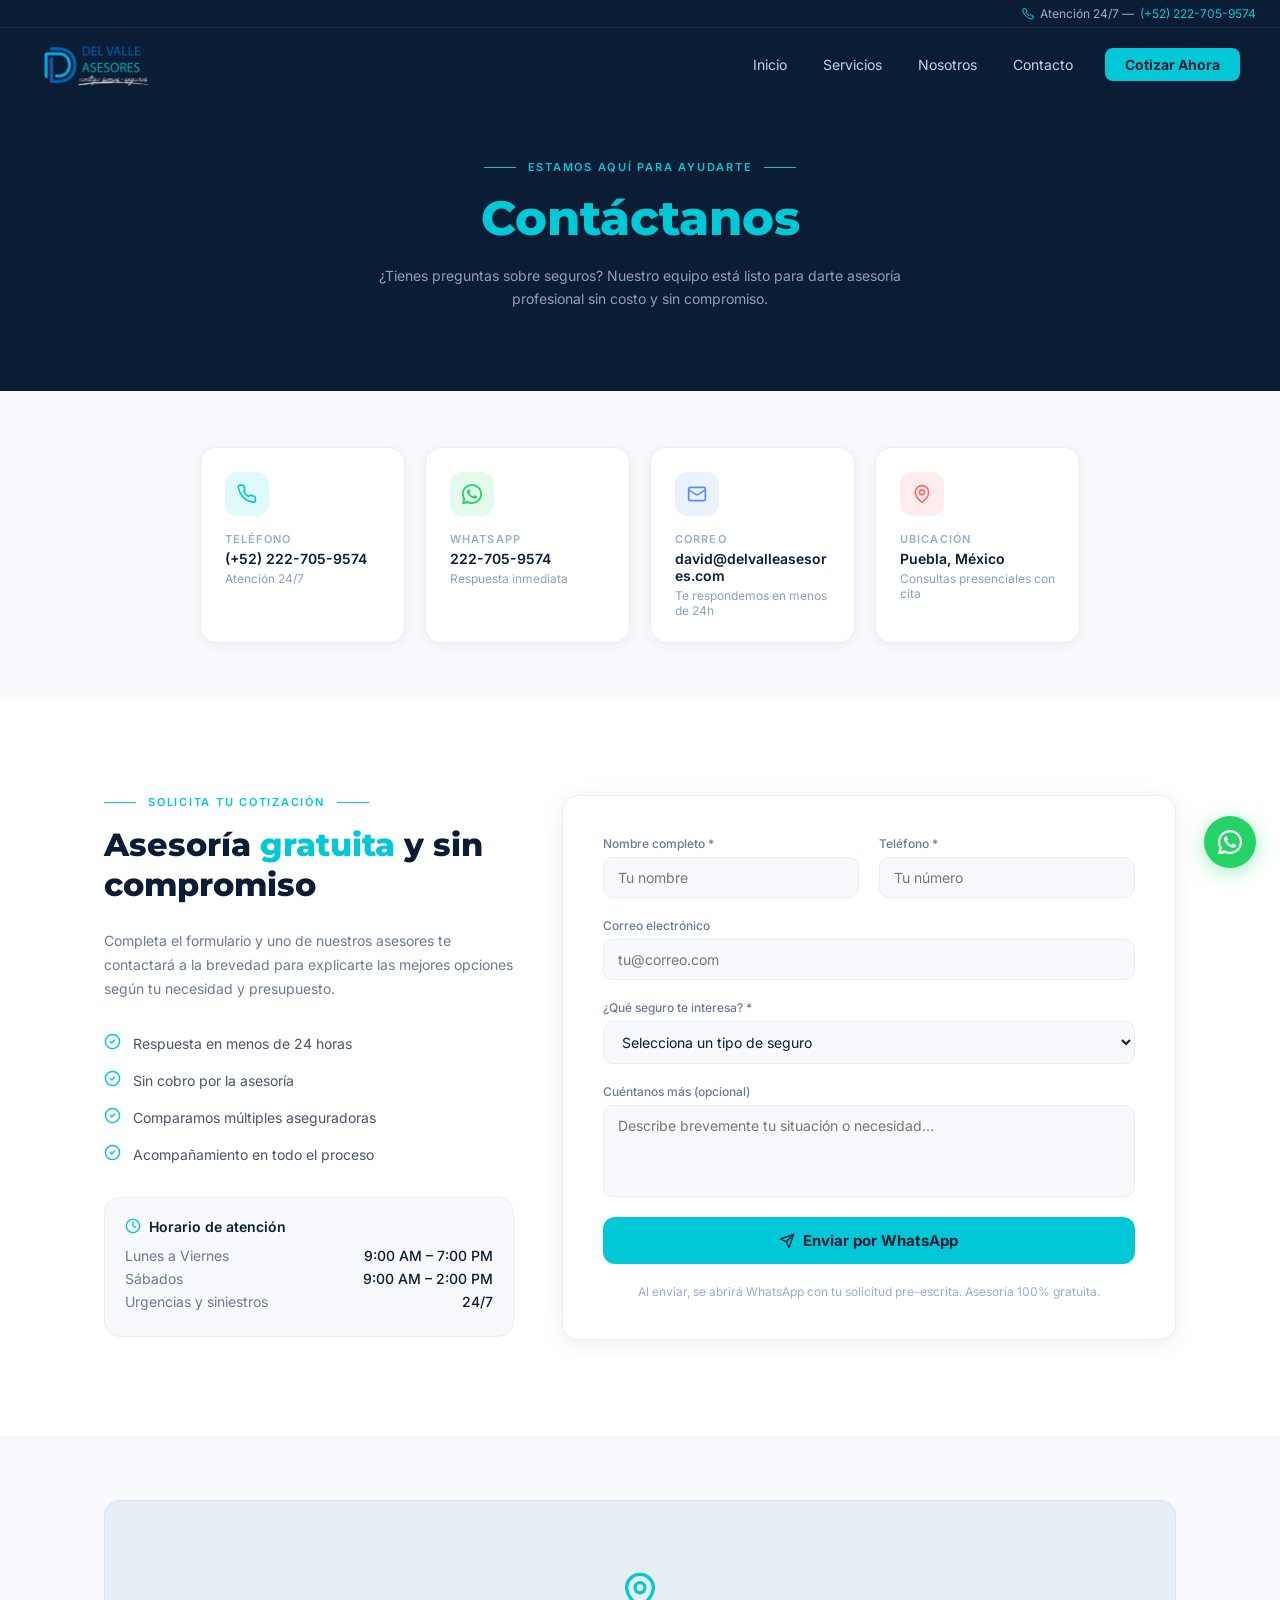
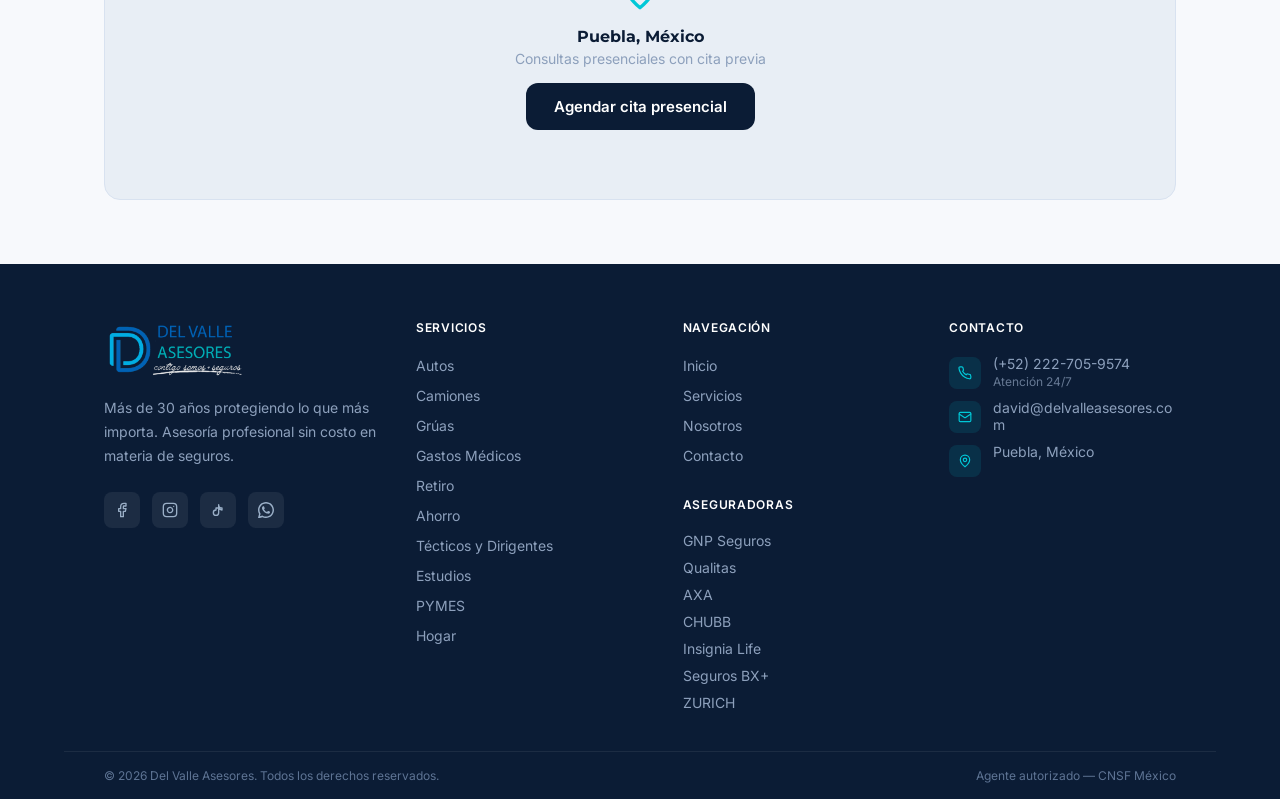
==== commit 4da62e86: "feat: replace YouTube and LinkedIn links with TikTok and WhatsApp in footer across all pages" ====
--- a/contacto.html
+++ b/contacto.html
@@ -1,299 +1,465 @@
 <!DOCTYPE html>
 <html lang="es">
+
 <head>
   <meta charset="UTF-8" />
   <meta name="viewport" content="width=device-width, initial-scale=1.0" />
   <title>Contacto — Del Valle Asesores</title>
   <link rel="stylesheet" href="css/styles.css" />
 </head>
+
 <body>
 
-<!-- HEADER -->
-<header class="header" id="header">
-  <div class="header__topbar">
-    <span class="header__topbar-phone">
-      <svg width="12" height="12" viewBox="0 0 24 24" fill="none" stroke="#00C8D7" stroke-width="2" stroke-linecap="round" stroke-linejoin="round"><path d="M22 16.92v3a2 2 0 0 1-2.18 2 19.79 19.79 0 0 1-8.63-3.07A19.5 19.5 0 0 1 4.69 12.18 19.79 19.79 0 0 1 1.61 3.6 2 2 0 0 1 3.6 1.4h3a2 2 0 0 1 2 1.72c.127.96.361 1.903.7 2.81a2 2 0 0 1-.45 2.11L7.91 9.08a16 16 0 0 0 6 6l.96-.96a2 2 0 0 1 2.11-.45c.907.339 1.85.573 2.81.7A2 2 0 0 1 21.6 16.4l.32.52z"/></svg>
-      Atención 24/7 — <a href="tel:+522227059574">(+52) 222-705-9574</a>
-    </span>
-  </div>
-  <div class="header__main">
-    <a href="index.html" class="header__logo">
-      <img src="img/logo.png" alt="Del Valle Asesores" class="header__logo-img" />
-    </a>
-    <nav class="header__nav">
-      <a href="index.html" class="header__nav-link" data-nav="index">Inicio</a>
-      <a href="servicios.html" class="header__nav-link" data-nav="servicios">Servicios</a>
-      <a href="nosotros.html" class="header__nav-link" data-nav="nosotros">Nosotros</a>
-      <a href="contacto.html" class="header__nav-link" data-nav="contacto">Contacto</a>
-      <a href="https://wa.me/522227059574?text=Hola%2C%20me%20gustar%C3%ADa%20obtener%20informaci%C3%B3n%20sobre%20sus%20seguros" target="_blank" rel="noopener noreferrer" class="header__cta">Cotizar Ahora</a>
-    </nav>
-    <button class="header__menu-btn" id="menu-btn" aria-label="Abrir menú">
-      <span id="menu-icon-open"><svg width="20" height="20" viewBox="0 0 24 24" fill="none" stroke="currentColor" stroke-width="2" stroke-linecap="round" stroke-linejoin="round"><line x1="4" x2="20" y1="12" y2="12"/><line x1="4" x2="20" y1="6" y2="6"/><line x1="4" x2="20" y1="18" y2="18"/></svg></span>
-      <span id="menu-icon-close" style="display:none"><svg width="20" height="20" viewBox="0 0 24 24" fill="none" stroke="currentColor" stroke-width="2" stroke-linecap="round" stroke-linejoin="round"><path d="M18 6 6 18"/><path d="m6 6 12 12"/></svg></span>
+  <!-- HEADER -->
+  <header class="header" id="header">
+    <div class="header__topbar">
+      <span class="header__topbar-phone">
+        <svg width="12" height="12" viewBox="0 0 24 24" fill="none" stroke="#00C8D7" stroke-width="2"
+          stroke-linecap="round" stroke-linejoin="round">
+          <path
+            d="M22 16.92v3a2 2 0 0 1-2.18 2 19.79 19.79 0 0 1-8.63-3.07A19.5 19.5 0 0 1 4.69 12.18 19.79 19.79 0 0 1 1.61 3.6 2 2 0 0 1 3.6 1.4h3a2 2 0 0 1 2 1.72c.127.96.361 1.903.7 2.81a2 2 0 0 1-.45 2.11L7.91 9.08a16 16 0 0 0 6 6l.96-.96a2 2 0 0 1 2.11-.45c.907.339 1.85.573 2.81.7A2 2 0 0 1 21.6 16.4l.32.52z" />
+        </svg>
+        Atención 24/7 — <a href="tel:+522227059574">(+52) 222-705-9574</a>
+      </span>
+    </div>
+    <div class="header__main">
+      <a href="index.html" class="header__logo">
+        <img src="img/logo.png" alt="Del Valle Asesores" class="header__logo-img" />
+      </a>
+      <nav class="header__nav">
+        <a href="index.html" class="header__nav-link" data-nav="index">Inicio</a>
+        <a href="servicios.html" class="header__nav-link" data-nav="servicios">Servicios</a>
+        <a href="nosotros.html" class="header__nav-link" data-nav="nosotros">Nosotros</a>
+        <a href="contacto.html" class="header__nav-link" data-nav="contacto">Contacto</a>
+        <a href="https://wa.me/522227059574?text=Hola%2C%20me%20gustar%C3%ADa%20obtener%20informaci%C3%B3n%20sobre%20sus%20seguros"
+          target="_blank" rel="noopener noreferrer" class="header__cta">Cotizar Ahora</a>
+      </nav>
+      <button class="header__menu-btn" id="menu-btn" aria-label="Abrir menú">
+        <span id="menu-icon-open"><svg width="20" height="20" viewBox="0 0 24 24" fill="none" stroke="currentColor"
+            stroke-width="2" stroke-linecap="round" stroke-linejoin="round">
+            <line x1="4" x2="20" y1="12" y2="12" />
+            <line x1="4" x2="20" y1="6" y2="6" />
+            <line x1="4" x2="20" y1="18" y2="18" />
+          </svg></span>
+        <span id="menu-icon-close" style="display:none"><svg width="20" height="20" viewBox="0 0 24 24" fill="none"
+            stroke="currentColor" stroke-width="2" stroke-linecap="round" stroke-linejoin="round">
+            <path d="M18 6 6 18" />
+            <path d="m6 6 12 12" />
+          </svg></span>
+      </button>
+    </div>
+    <div class="header__mobile-menu" id="mobile-menu">
+      <div class="header__mobile-phone">
+        <svg width="12" height="12" viewBox="0 0 24 24" fill="none" stroke="#00C8D7" stroke-width="2"
+          stroke-linecap="round" stroke-linejoin="round">
+          <path
+            d="M22 16.92v3a2 2 0 0 1-2.18 2 19.79 19.79 0 0 1-8.63-3.07A19.5 19.5 0 0 1 4.69 12.18 19.79 19.79 0 0 1 1.61 3.6 2 2 0 0 1 3.6 1.4h3a2 2 0 0 1 2 1.72c.127.96.361 1.903.7 2.81a2 2 0 0 1-.45 2.11L7.91 9.08a16 16 0 0 0 6 6l.96-.96a2 2 0 0 1 2.11-.45c.907.339 1.85.573 2.81.7A2 2 0 0 1 21.6 16.4l.32.52z" />
+        </svg>
+        <a href="tel:+522227059574">(+52) 222-705-9574</a>
+        <span style="margin-left:4px;opacity:.6">— Atención 24/7</span>
+      </div>
+      <a href="index.html" class="header__mobile-link" data-nav="index">Inicio</a>
+      <a href="servicios.html" class="header__mobile-link" data-nav="servicios">Servicios</a>
+      <a href="nosotros.html" class="header__mobile-link" data-nav="nosotros">Nosotros</a>
+      <a href="contacto.html" class="header__mobile-link" data-nav="contacto">Contacto</a>
+      <a href="https://wa.me/522227059574?text=Hola%2C%20me%20gustar%C3%ADa%20obtener%20informaci%C3%B3n%20sobre%20sus%20seguros"
+        target="_blank" rel="noopener noreferrer" class="header__mobile-cta">Cotizar Ahora</a>
+    </div>
+  </header>
+
+  <main class="page-wrap">
+
+    <!-- PAGE HERO -->
+    <section class="page-hero">
+      <div class="section-label section-label--center">
+        <span class="section-label__line"></span>
+        <span class="section-label__text">Estamos aquí para ayudarte</span>
+        <span class="section-label__line"></span>
+      </div>
+      <h1 class="page-hero__title"><span>Contáctanos</span></h1>
+      <p class="page-hero__sub">¿Tienes preguntas sobre seguros? Nuestro equipo está listo para darte asesoría
+        profesional sin costo y sin compromiso.</p>
+    </section>
+
+    <!-- CHANNELS -->
+    <section class="channels-section">
+      <div class="container container--narrow">
+        <div class="channels-grid">
+
+          <a href="tel:+522227059574" class="channel-card" style="--ch-color:#00C8D7">
+            <div class="channel-card__icon" style="background:rgba(0,200,215,0.12);color:#00C8D7">
+              <svg width="20" height="20" viewBox="0 0 24 24" fill="none" stroke="currentColor" stroke-width="2"
+                stroke-linecap="round" stroke-linejoin="round">
+                <path
+                  d="M22 16.92v3a2 2 0 0 1-2.18 2 19.79 19.79 0 0 1-8.63-3.07A19.5 19.5 0 0 1 4.69 12.18 19.79 19.79 0 0 1 1.61 3.6 2 2 0 0 1 3.6 1.4h3a2 2 0 0 1 2 1.72c.127.96.361 1.903.7 2.81a2 2 0 0 1-.45 2.11L7.91 9.08a16 16 0 0 0 6 6l.96-.96a2 2 0 0 1 2.11-.45c.907.339 1.85.573 2.81.7A2 2 0 0 1 21.6 16.4l.32.52z" />
+              </svg>
+            </div>
+            <p class="channel-card__label">Teléfono</p>
+            <p class="channel-card__value">(+52) 222-705-9574</p>
+            <p class="channel-card__sub">Atención 24/7</p>
+          </a>
+
+          <a href="https://wa.me/522227059574?text=Hola%2C%20me%20gustar%C3%ADa%20informaci%C3%B3n%20sobre%20sus%20seguros"
+            target="_blank" rel="noopener noreferrer" class="channel-card" style="--ch-color:#25D366">
+            <div class="channel-card__icon" style="background:rgba(37,211,102,0.12);color:#25D366">
+              <svg width="20" height="20" viewBox="0 0 24 24" fill="currentColor">
+                <path
+                  d="M17.472 14.382c-.297-.149-1.758-.867-2.03-.967-.273-.099-.471-.148-.67.15-.197.297-.767.966-.94 1.164-.173.199-.347.223-.644.075-.297-.15-1.255-.463-2.39-1.475-.883-.788-1.48-1.761-1.653-2.059-.173-.297-.018-.458.13-.606.134-.133.298-.347.446-.52.149-.174.198-.298.298-.497.099-.198.05-.371-.025-.52-.075-.149-.669-1.612-.916-2.207-.242-.579-.487-.5-.669-.51-.173-.008-.371-.01-.57-.01-.198 0-.52.074-.792.372-.272.297-1.04 1.016-1.04 2.479 0 1.462 1.065 2.875 1.213 3.074.149.198 2.096 3.2 5.077 4.487.709.306 1.262.489 1.694.625.712.227 1.36.195 1.871.118.571-.085 1.758-.719 2.006-1.413.248-.694.248-1.289.173-1.413-.074-.124-.272-.198-.57-.347z" />
+                <path
+                  d="M12 0C5.373 0 0 5.373 0 12c0 2.123.554 4.117 1.528 5.845L.057 23.55a.75.75 0 00.921.921l5.704-1.47A11.933 11.933 0 0012 24c6.627 0 12-5.373 12-12S18.627 0 12 0zm0 21.818a9.796 9.796 0 01-5.006-1.371l-.36-.214-3.724.96.989-3.614-.235-.373A9.775 9.775 0 012.182 12C2.182 6.564 6.564 2.182 12 2.182S21.818 6.564 21.818 12 17.436 21.818 12 21.818z" />
+              </svg>
+            </div>
+            <p class="channel-card__label">WhatsApp</p>
+            <p class="channel-card__value">222-705-9574</p>
+            <p class="channel-card__sub">Respuesta inmediata</p>
+          </a>
+
+          <a href="mailto:david@delvalleasesores.com" class="channel-card" style="--ch-color:#5B8DEF">
+            <div class="channel-card__icon" style="background:rgba(91,141,239,0.12);color:#5B8DEF">
+              <svg width="20" height="20" viewBox="0 0 24 24" fill="none" stroke="currentColor" stroke-width="2"
+                stroke-linecap="round" stroke-linejoin="round">
+                <rect width="20" height="16" x="2" y="4" rx="2" />
+                <path d="m22 7-8.97 5.7a1.94 1.94 0 0 1-2.06 0L2 7" />
+              </svg>
+            </div>
+            <p class="channel-card__label">Correo</p>
+            <p class="channel-card__value">david@delvalleasesores.com</p>
+            <p class="channel-card__sub">Te respondemos en menos de 24h</p>
+          </a>
+
+          <a href="#mapa" class="channel-card" style="--ch-color:#FF6B6B">
+            <div class="channel-card__icon" style="background:rgba(255,107,107,0.12);color:#FF6B6B">
+              <svg width="20" height="20" viewBox="0 0 24 24" fill="none" stroke="currentColor" stroke-width="2"
+                stroke-linecap="round" stroke-linejoin="round">
+                <path d="M20 10c0 6-8 12-8 12s-8-6-8-12a8 8 0 0 1 16 0Z" />
+                <circle cx="12" cy="10" r="3" />
+              </svg>
+            </div>
+            <p class="channel-card__label">Ubicación</p>
+            <p class="channel-card__value">Puebla, México</p>
+            <p class="channel-card__sub">Consultas presenciales con cita</p>
+          </a>
+
+        </div>
+      </div>
+    </section>
+
+    <!-- FORM + INFO -->
+    <section class="contact-section">
+      <div class="container">
+        <div class="contact-grid">
+
+          <!-- Info -->
+          <div>
+            <div class="section-label section-label--left">
+              <span class="section-label__line"></span>
+              <span class="section-label__text">Solicita tu cotización</span>
+              <span class="section-label__line"></span>
+            </div>
+            <h2 class="contact-info__title">Asesoría <span>gratuita</span> y sin compromiso</h2>
+            <p class="contact-info__desc">Completa el formulario y uno de nuestros asesores te contactará a la brevedad
+              para explicarte las mejores opciones según tu necesidad y presupuesto.</p>
+            <div class="benefit-list">
+              <div class="benefit-item"><span class="benefit-item__icon"><svg width="17" height="17" viewBox="0 0 24 24"
+                    fill="none" stroke="currentColor" stroke-width="2" stroke-linecap="round" stroke-linejoin="round">
+                    <circle cx="12" cy="12" r="10" />
+                    <path d="m9 12 2 2 4-4" />
+                  </svg></span><span class="benefit-item__text">Respuesta en menos de 24 horas</span></div>
+              <div class="benefit-item"><span class="benefit-item__icon"><svg width="17" height="17" viewBox="0 0 24 24"
+                    fill="none" stroke="currentColor" stroke-width="2" stroke-linecap="round" stroke-linejoin="round">
+                    <circle cx="12" cy="12" r="10" />
+                    <path d="m9 12 2 2 4-4" />
+                  </svg></span><span class="benefit-item__text">Sin cobro por la asesoría</span></div>
+              <div class="benefit-item"><span class="benefit-item__icon"><svg width="17" height="17" viewBox="0 0 24 24"
+                    fill="none" stroke="currentColor" stroke-width="2" stroke-linecap="round" stroke-linejoin="round">
+                    <circle cx="12" cy="12" r="10" />
+                    <path d="m9 12 2 2 4-4" />
+                  </svg></span><span class="benefit-item__text">Comparamos múltiples aseguradoras</span></div>
+              <div class="benefit-item"><span class="benefit-item__icon"><svg width="17" height="17" viewBox="0 0 24 24"
+                    fill="none" stroke="currentColor" stroke-width="2" stroke-linecap="round" stroke-linejoin="round">
+                    <circle cx="12" cy="12" r="10" />
+                    <path d="m9 12 2 2 4-4" />
+                  </svg></span><span class="benefit-item__text">Acompañamiento en todo el proceso</span></div>
+            </div>
+
+            <div class="hours-box">
+              <div class="hours-box__header">
+                <svg width="16" height="16" viewBox="0 0 24 24" fill="none" stroke="#00C8D7" stroke-width="2"
+                  stroke-linecap="round" stroke-linejoin="round">
+                  <circle cx="12" cy="12" r="10" />
+                  <polyline points="12 6 12 12 16 14" />
+                </svg>
+                Horario de atención
+              </div>
+              <div class="hours-row"><span class="hours-row__day">Lunes a Viernes</span><span
+                  class="hours-row__time">9:00 AM – 7:00 PM</span></div>
+              <div class="hours-row"><span class="hours-row__day">Sábados</span><span class="hours-row__time">9:00 AM –
+                  2:00 PM</span></div>
+              <div class="hours-row"><span class="hours-row__day">Urgencias y siniestros</span><span
+                  class="hours-row__time">24/7</span></div>
+            </div>
+          </div>
+
+          <!-- Form -->
+          <div class="contact-form-wrap">
+            <div id="form-content" style="display:flex;flex-direction:column;gap:20px">
+              <form id="contact-form" style="display:flex;flex-direction:column;gap:20px">
+                <div class="form-grid-2">
+                  <div class="form-group">
+                    <label class="form-label" for="nombre">Nombre completo *</label>
+                    <input class="form-input" type="text" id="nombre" name="nombre" placeholder="Tu nombre" required />
+                  </div>
+                  <div class="form-group">
+                    <label class="form-label" for="telefono">Teléfono *</label>
+                    <input class="form-input" type="tel" id="telefono" name="telefono" placeholder="Tu número"
+                      required />
+                  </div>
+                </div>
+                <div class="form-group">
+                  <label class="form-label" for="email">Correo electrónico</label>
+                  <input class="form-input" type="email" id="email" name="email" placeholder="tu@correo.com" />
+                </div>
+                <div class="form-group">
+                  <label class="form-label" for="seguro">¿Qué seguro te interesa? *</label>
+                  <select class="form-input" id="seguro" name="seguro" required>
+                    <option value="">Selecciona un tipo de seguro</option>
+                    <option>Seguro Médico</option>
+                    <option>Auto Seguro</option>
+                    <option>Ahorro y Retiro</option>
+                    <option>Seguro de Vida</option>
+                    <option>Seguro de Casa</option>
+                    <option>Seguro Empresarial</option>
+                    <option>Otro / No sé</option>
+                  </select>
+                </div>
+                <div class="form-group">
+                  <label class="form-label" for="mensaje">Cuéntanos más (opcional)</label>
+                  <textarea class="form-input" id="mensaje" name="mensaje" rows="4"
+                    placeholder="Describe brevemente tu situación o necesidad..."></textarea>
+                </div>
+                <button type="submit" class="form-submit">
+                  <svg width="16" height="16" viewBox="0 0 24 24" fill="none" stroke="currentColor" stroke-width="2"
+                    stroke-linecap="round" stroke-linejoin="round">
+                    <path d="m22 2-7 20-4-9-9-4Z" />
+                    <path d="M22 2 11 13" />
+                  </svg>
+                  Enviar por WhatsApp
+                </button>
+                <p class="form-note">Al enviar, se abrirá WhatsApp con tu solicitud pre-escrita. Asesoría 100% gratuita.
+                </p>
+              </form>
+            </div>
+            <div class="form-success" id="form-success">
+              <div class="form-success__icon">
+                <svg width="32" height="32" viewBox="0 0 24 24" fill="none" stroke="currentColor" stroke-width="2"
+                  stroke-linecap="round" stroke-linejoin="round">
+                  <circle cx="12" cy="12" r="10" />
+                  <path d="m9 12 2 2 4-4" />
+                </svg>
+              </div>
+              <h3 class="form-success__title">¡Mensaje enviado!</h3>
+              <p class="form-success__sub">Se abrió WhatsApp con tu solicitud. Te responderemos a la brevedad.</p>
+            </div>
+          </div>
+
+        </div>
+      </div>
+    </section>
+
+    <!-- MAP PLACEHOLDER -->
+    <section class="map-section" id="mapa">
+      <div class="container">
+        <div class="map-placeholder">
+          <div class="map-placeholder__inner">
+            <div class="map-placeholder__icon">
+              <svg width="40" height="40" viewBox="0 0 24 24" fill="none" stroke="currentColor" stroke-width="2"
+                stroke-linecap="round" stroke-linejoin="round">
+                <path d="M20 10c0 6-8 12-8 12s-8-6-8-12a8 8 0 0 1 16 0Z" />
+                <circle cx="12" cy="10" r="3" />
+              </svg>
+            </div>
+            <p class="map-placeholder__city">Puebla, México</p>
+            <p class="map-placeholder__sub">Consultas presenciales con cita previa</p>
+            <a href="https://wa.me/522227059574?text=Hola%2C%20me%20gustar%C3%ADa%20agendar%20una%20cita%20presencial"
+              target="_blank" rel="noopener noreferrer" class="btn btn--dark" style="margin-top:16px">
+              Agendar cita presencial
+            </a>
+          </div>
+        </div>
+      </div>
+    </section>
+
+  </main>
+
+  <!-- FOOTER -->
+  <footer class="footer">
+    <div class="footer__main">
+      <div class="footer__grid">
+        <div>
+          <div class="footer__brand-logo">
+            <img src="img/logo.png" alt="Del Valle Asesores" class="footer__brand-logo-img" />
+          </div>
+          <p class="footer__brand-desc">Más de 30 años protegiendo lo que más importa. Asesoría profesional sin costo en
+            materia de seguros.</p>
+          <div class="footer__social">
+            <a href="#" class="footer__social-link"><svg width="16" height="16" viewBox="0 0 24 24" fill="none"
+                stroke="currentColor" stroke-width="2" stroke-linecap="round" stroke-linejoin="round">
+                <path d="M18 2h-3a5 5 0 0 0-5 5v3H7v4h3v8h4v-8h3l1-4h-4V7a1 1 0 0 1 1-1h3z" />
+              </svg></a>
+            <a href="#" class="footer__social-link"><svg width="16" height="16" viewBox="0 0 24 24" fill="none"
+                stroke="currentColor" stroke-width="2" stroke-linecap="round" stroke-linejoin="round">
+                <rect width="20" height="20" x="2" y="2" rx="5" ry="5" />
+                <path d="M16 11.37A4 4 0 1 1 12.63 8 4 4 0 0 1 16 11.37z" />
+                <line x1="17.5" x2="17.51" y1="6.5" y2="6.5" />
+              </svg></a>
+            <a href="#" class="footer__social-link"><svg width="16" height="16" viewBox="0 0 24 24" fill="none"
+                stroke="currentColor" stroke-width="2" stroke-linecap="round" stroke-linejoin="round">
+                <path d="M9 12a4 4 0 1 0 4 4V4a5 5 0 0 0 5 5v3a8 8 0 0 1-5-3h-4z" />
+              </svg></a>
+            <a href="https://wa.me/522227059574" target="_blank" rel="noopener noreferrer" class="footer__social-link"><svg width="16" height="16" viewBox="0 0 24 24" fill="currentColor">
+                <path
+                  d="M17.472 14.382c-.297-.149-1.758-.867-2.03-.967-.273-.099-.471-.148-.67.15-.197.297-.767.966-.94 1.164-.173.199-.347.223-.644.075-.297-.15-1.255-.463-2.39-1.475-.883-.788-1.48-1.761-1.653-2.059-.173-.297-.018-.458.13-.606.134-.133.298-.347.446-.52.149-.174.198-.298.298-.497.099-.198.05-.371-.025-.52-.075-.149-.669-1.612-.916-2.207-.242-.579-.487-.5-.669-.51-.173-.008-.371-.01-.57-.01-.198 0-.52.074-.792.372-.272.297-1.04 1.016-1.04 2.479 0 1.462 1.065 2.875 1.213 3.074.149.198 2.096 3.2 5.077 4.487.709.306 1.262.489 1.694.625.712.227 1.36.195 1.871.118.571-.085 1.758-.719 2.006-1.413.248-.694.248-1.289.173-1.413-.074-.124-.272-.198-.57-.347z" />
+                <path
+                  d="M12 0C5.373 0 0 5.373 0 12c0 2.123.554 4.117 1.528 5.845L.057 23.55a.75.75 0 00.921.921l5.704-1.47A11.933 11.933 0 0012 24c6.627 0 12-5.373 12-12S18.627 0 12 0zm0 21.818a9.796 9.796 0 01-5.006-1.371l-.36-.214-3.724.96.989-3.614-.235-.373A9.775 9.775 0 012.182 12C2.182 6.564 6.564 2.182 12 2.182S21.818 6.564 21.818 12 17.436 21.818 12 21.818z" />
+              </svg></a>
+          </div>
+        </div>
+        <div>
+          <h4 class="footer__col-title">Servicios</h4>
+          <ul class="footer__list">
+            <li><a href="servicios.html" class="footer__list-link">Autos</a></li>
+            <li><a href="servicios.html" class="footer__list-link">Camiones</a></li>
+            <li><a href="servicios.html" class="footer__list-link">Grúas</a></li>
+            <li><a href="servicios.html" class="footer__list-link">Gastos Médicos</a></li>
+            <li><a href="servicios.html" class="footer__list-link">Retiro</a></li>
+            <li><a href="servicios.html" class="footer__list-link">Ahorro</a></li>
+            <li><a href="servicios.html" class="footer__list-link">Técticos y Dirigentes</a></li>
+            <li><a href="servicios.html" class="footer__list-link">Estudios</a></li>
+            <li><a href="servicios.html" class="footer__list-link">PYMES</a></li>
+            <li><a href="servicios.html" class="footer__list-link">Hogar</a></li>
+          </ul>
+        </div>
+        <div>
+          <h4 class="footer__col-title">Navegación</h4>
+          <ul class="footer__list">
+            <li><a href="index.html" class="footer__list-link">Inicio</a></li>
+            <li><a href="servicios.html" class="footer__list-link">Servicios</a></li>
+            <li><a href="nosotros.html" class="footer__list-link">Nosotros</a></li>
+            <li><a href="contacto.html" class="footer__list-link">Contacto</a></li>
+          </ul>
+          <h4 class="footer__col-title footer__col-title--mt">Aseguradoras</h4>
+          <ul class="footer__list">
+            <li class="footer__list-text">GNP Seguros</li>
+            <li class="footer__list-text">Qualitas</li>
+            <li class="footer__list-text">AXA</li>
+            <li class="footer__list-text">CHUBB</li>
+            <li class="footer__list-text">Insignia Life</li>
+            <li class="footer__list-text">Seguros BX+</li>
+            <li class="footer__list-text">ZURICH</li>
+          </ul>
+        </div>
+        <div>
+          <h4 class="footer__col-title">Contacto</h4>
+          <ul class="footer__list">
+            <li><a href="tel:+522227059574" class="footer__contact-item"><span class="footer__contact-icon"><svg
+                    width="14" height="14" viewBox="0 0 24 24" fill="none" stroke="currentColor" stroke-width="2"
+                    stroke-linecap="round" stroke-linejoin="round">
+                    <path
+                      d="M22 16.92v3a2 2 0 0 1-2.18 2 19.79 19.79 0 0 1-8.63-3.07A19.5 19.5 0 0 1 4.69 12.18 19.79 19.79 0 0 1 1.61 3.6 2 2 0 0 1 3.6 1.4h3a2 2 0 0 1 2 1.72c.127.96.361 1.903.7 2.81a2 2 0 0 1-.45 2.11L7.91 9.08a16 16 0 0 0 6 6l.96-.96a2 2 0 0 1 2.11-.45c.907.339 1.85.573 2.81.7A2 2 0 0 1 21.6 16.4l.32.52z" />
+                  </svg></span><span>(+52) 222-705-9574<br><span class="footer__contact-sub">Atención
+                    24/7</span></span></a></li>
+            <li><a href="mailto:david@delvalleasesores.com" class="footer__contact-item"><span
+                  class="footer__contact-icon"><svg width="14" height="14" viewBox="0 0 24 24" fill="none"
+                    stroke="currentColor" stroke-width="2" stroke-linecap="round" stroke-linejoin="round">
+                    <rect width="20" height="16" x="2" y="4" rx="2" />
+                    <path d="m22 7-8.97 5.7a1.94 1.94 0 0 1-2.06 0L2 7" />
+                  </svg></span><span style="word-break:break-all">david@delvalleasesores.com</span></a></li>
+            <li>
+              <div class="footer__contact-item"><span class="footer__contact-icon"><svg width="14" height="14"
+                    viewBox="0 0 24 24" fill="none" stroke="currentColor" stroke-width="2" stroke-linecap="round"
+                    stroke-linejoin="round">
+                    <path d="M20 10c0 6-8 12-8 12s-8-6-8-12a8 8 0 0 1 16 0Z" />
+                    <circle cx="12" cy="10" r="3" />
+                  </svg></span><span>Puebla, México</span></div>
+            </li>
+          </ul>
+        </div>
+      </div>
+    </div>
+    <div class="footer__bottom">
+      <span>©
+        <script>document.write(new Date().getFullYear())</script> Del Valle Asesores. Todos los derechos reservados.
+      </span>
+      <span>Agente autorizado — CNSF México</span>
+    </div>
+  </footer>
+
+  <!-- FLOATING BUTTONS -->
+  <div class="float-btns">
+    <div class="float-btns__options" id="float-options">
+      <a href="mailto:david@delvalleasesores.com" class="float-btn float-btn--email"><svg width="16" height="16"
+          viewBox="0 0 24 24" fill="none" stroke="currentColor" stroke-width="2" stroke-linecap="round"
+          stroke-linejoin="round">
+          <rect width="20" height="16" x="2" y="4" rx="2" />
+          <path d="m22 7-8.97 5.7a1.94 1.94 0 0 1-2.06 0L2 7" />
+        </svg>Correo</a>
+      <a href="tel:+522227059574" class="float-btn float-btn--phone"><svg width="16" height="16" viewBox="0 0 24 24"
+          fill="none" stroke="currentColor" stroke-width="2" stroke-linecap="round" stroke-linejoin="round">
+          <path
+            d="M22 16.92v3a2 2 0 0 1-2.18 2 19.79 19.79 0 0 1-8.63-3.07A19.5 19.5 0 0 1 4.69 12.18 19.79 19.79 0 0 1 1.61 3.6 2 2 0 0 1 3.6 1.4h3a2 2 0 0 1 2 1.72c.127.96.361 1.903.7 2.81a2 2 0 0 1-.45 2.11L7.91 9.08a16 16 0 0 0 6 6l.96-.96a2 2 0 0 1 2.11-.45c.907.339 1.85.573 2.81.7A2 2 0 0 1 21.6 16.4l.32.52z" />
+        </svg>Llamar</a>
+      <a href="https://wa.me/522227059574" target="_blank" rel="noopener noreferrer"
+        class="float-btn float-btn--wa"><svg width="16" height="16" viewBox="0 0 24 24" fill="currentColor">
+          <path
+            d="M17.472 14.382c-.297-.149-1.758-.867-2.03-.967-.273-.099-.471-.148-.67.15-.197.297-.767.966-.94 1.164-.173.199-.347.223-.644.075-.297-.15-1.255-.463-2.39-1.475-.883-.788-1.48-1.761-1.653-2.059-.173-.297-.018-.458.13-.606.134-.133.298-.347.446-.52.149-.174.198-.298.298-.497.099-.198.05-.371-.025-.52-.075-.149-.669-1.612-.916-2.207-.242-.579-.487-.5-.669-.51-.173-.008-.371-.01-.57-.01-.198 0-.52.074-.792.372-.272.297-1.04 1.016-1.04 2.479 0 1.462 1.065 2.875 1.213 3.074.149.198 2.096 3.2 5.077 4.487.709.306 1.262.489 1.694.625.712.227 1.36.195 1.871.118.571-.085 1.758-.719 2.006-1.413.248-.694.248-1.289.173-1.413-.074-.124-.272-.198-.57-.347z" />
+          <path
+            d="M12 0C5.373 0 0 5.373 0 12c0 2.123.554 4.117 1.528 5.845L.057 23.55a.75.75 0 00.921.921l5.704-1.47A11.933 11.933 0 0012 24c6.627 0 12-5.373 12-12S18.627 0 12 0zm0 21.818a9.796 9.796 0 01-5.006-1.371l-.36-.214-3.724.96.989-3.614-.235-.373A9.775 9.775 0 012.182 12C2.182 6.564 6.564 2.182 12 2.182S21.818 6.564 21.818 12 17.436 21.818 12 21.818z" />
+        </svg>WhatsApp</a>
+    </div>
+    <button class="float-btn--toggle" id="float-toggle" aria-label="Contacto rápido">
+      <svg width="24" height="24" viewBox="0 0 24 24" fill="currentColor">
+        <path
+          d="M17.472 14.382c-.297-.149-1.758-.867-2.03-.967-.273-.099-.471-.148-.67.15-.197.297-.767.966-.94 1.164-.173.199-.347.223-.644.075-.297-.15-1.255-.463-2.39-1.475-.883-.788-1.48-1.761-1.653-2.059-.173-.297-.018-.458.13-.606.134-.133.298-.347.446-.52.149-.174.198-.298.298-.497.099-.198.05-.371-.025-.52-.075-.149-.669-1.612-.916-2.207-.242-.579-.487-.5-.669-.51-.173-.008-.371-.01-.57-.01-.198 0-.52.074-.792.372-.272.297-1.04 1.016-1.04 2.479 0 1.462 1.065 2.875 1.213 3.074.149.198 2.096 3.2 5.077 4.487.709.306 1.262.489 1.694.625.712.227 1.36.195 1.871.118.571-.085 1.758-.719 2.006-1.413.248-.694.248-1.289.173-1.413-.074-.124-.272-.198-.57-.347z" />
+        <path
+          d="M12 0C5.373 0 0 5.373 0 12c0 2.123.554 4.117 1.528 5.845L.057 23.55a.75.75 0 00.921.921l5.704-1.47A11.933 11.933 0 0012 24c6.627 0 12-5.373 12-12S18.627 0 12 0zm0 21.818a9.796 9.796 0 01-5.006-1.371l-.36-.214-3.724.96.989-3.614-.235-.373A9.775 9.775 0 012.182 12C2.182 6.564 6.564 2.182 12 2.182S21.818 6.564 21.818 12 17.436 21.818 12 21.818z" />
+      </svg>
     </button>
   </div>
-  <div class="header__mobile-menu" id="mobile-menu">
-    <div class="header__mobile-phone">
-      <svg width="12" height="12" viewBox="0 0 24 24" fill="none" stroke="#00C8D7" stroke-width="2" stroke-linecap="round" stroke-linejoin="round"><path d="M22 16.92v3a2 2 0 0 1-2.18 2 19.79 19.79 0 0 1-8.63-3.07A19.5 19.5 0 0 1 4.69 12.18 19.79 19.79 0 0 1 1.61 3.6 2 2 0 0 1 3.6 1.4h3a2 2 0 0 1 2 1.72c.127.96.361 1.903.7 2.81a2 2 0 0 1-.45 2.11L7.91 9.08a16 16 0 0 0 6 6l.96-.96a2 2 0 0 1 2.11-.45c.907.339 1.85.573 2.81.7A2 2 0 0 1 21.6 16.4l.32.52z"/></svg>
-      <a href="tel:+522227059574">(+52) 222-705-9574</a>
-      <span style="margin-left:4px;opacity:.6">— Atención 24/7</span>
-    </div>
-    <a href="index.html" class="header__mobile-link" data-nav="index">Inicio</a>
-    <a href="servicios.html" class="header__mobile-link" data-nav="servicios">Servicios</a>
-    <a href="nosotros.html" class="header__mobile-link" data-nav="nosotros">Nosotros</a>
-    <a href="contacto.html" class="header__mobile-link" data-nav="contacto">Contacto</a>
-    <a href="https://wa.me/522227059574?text=Hola%2C%20me%20gustar%C3%ADa%20obtener%20informaci%C3%B3n%20sobre%20sus%20seguros" target="_blank" rel="noopener noreferrer" class="header__mobile-cta">Cotizar Ahora</a>
-  </div>
-</header>
-
-<main class="page-wrap">
-
-  <!-- PAGE HERO -->
-  <section class="page-hero">
-    <div class="section-label section-label--center">
-      <span class="section-label__line"></span>
-      <span class="section-label__text">Estamos aquí para ayudarte</span>
-      <span class="section-label__line"></span>
-    </div>
-    <h1 class="page-hero__title"><span>Contáctanos</span></h1>
-    <p class="page-hero__sub">¿Tienes preguntas sobre seguros? Nuestro equipo está listo para darte asesoría profesional sin costo y sin compromiso.</p>
-  </section>
-
-  <!-- CHANNELS -->
-  <section class="channels-section">
-    <div class="container container--narrow">
-      <div class="channels-grid">
-
-        <a href="tel:+522227059574" class="channel-card" style="--ch-color:#00C8D7">
-          <div class="channel-card__icon" style="background:rgba(0,200,215,0.12);color:#00C8D7">
-            <svg width="20" height="20" viewBox="0 0 24 24" fill="none" stroke="currentColor" stroke-width="2" stroke-linecap="round" stroke-linejoin="round"><path d="M22 16.92v3a2 2 0 0 1-2.18 2 19.79 19.79 0 0 1-8.63-3.07A19.5 19.5 0 0 1 4.69 12.18 19.79 19.79 0 0 1 1.61 3.6 2 2 0 0 1 3.6 1.4h3a2 2 0 0 1 2 1.72c.127.96.361 1.903.7 2.81a2 2 0 0 1-.45 2.11L7.91 9.08a16 16 0 0 0 6 6l.96-.96a2 2 0 0 1 2.11-.45c.907.339 1.85.573 2.81.7A2 2 0 0 1 21.6 16.4l.32.52z"/></svg>
-          </div>
-          <p class="channel-card__label">Teléfono</p>
-          <p class="channel-card__value">(+52) 222-705-9574</p>
-          <p class="channel-card__sub">Atención 24/7</p>
-        </a>
-
-        <a href="https://wa.me/522227059574?text=Hola%2C%20me%20gustar%C3%ADa%20informaci%C3%B3n%20sobre%20sus%20seguros" target="_blank" rel="noopener noreferrer" class="channel-card" style="--ch-color:#25D366">
-          <div class="channel-card__icon" style="background:rgba(37,211,102,0.12);color:#25D366">
-            <svg width="20" height="20" viewBox="0 0 24 24" fill="currentColor"><path d="M17.472 14.382c-.297-.149-1.758-.867-2.03-.967-.273-.099-.471-.148-.67.15-.197.297-.767.966-.94 1.164-.173.199-.347.223-.644.075-.297-.15-1.255-.463-2.39-1.475-.883-.788-1.48-1.761-1.653-2.059-.173-.297-.018-.458.13-.606.134-.133.298-.347.446-.52.149-.174.198-.298.298-.497.099-.198.05-.371-.025-.52-.075-.149-.669-1.612-.916-2.207-.242-.579-.487-.5-.669-.51-.173-.008-.371-.01-.57-.01-.198 0-.52.074-.792.372-.272.297-1.04 1.016-1.04 2.479 0 1.462 1.065 2.875 1.213 3.074.149.198 2.096 3.2 5.077 4.487.709.306 1.262.489 1.694.625.712.227 1.36.195 1.871.118.571-.085 1.758-.719 2.006-1.413.248-.694.248-1.289.173-1.413-.074-.124-.272-.198-.57-.347z"/><path d="M12 0C5.373 0 0 5.373 0 12c0 2.123.554 4.117 1.528 5.845L.057 23.55a.75.75 0 00.921.921l5.704-1.47A11.933 11.933 0 0012 24c6.627 0 12-5.373 12-12S18.627 0 12 0zm0 21.818a9.796 9.796 0 01-5.006-1.371l-.36-.214-3.724.96.989-3.614-.235-.373A9.775 9.775 0 012.182 12C2.182 6.564 6.564 2.182 12 2.182S21.818 6.564 21.818 12 17.436 21.818 12 21.818z"/></svg>
-          </div>
-          <p class="channel-card__label">WhatsApp</p>
-          <p class="channel-card__value">222-705-9574</p>
-          <p class="channel-card__sub">Respuesta inmediata</p>
-        </a>
-
-        <a href="mailto:david@delvalleasesores.com" class="channel-card" style="--ch-color:#5B8DEF">
-          <div class="channel-card__icon" style="background:rgba(91,141,239,0.12);color:#5B8DEF">
-            <svg width="20" height="20" viewBox="0 0 24 24" fill="none" stroke="currentColor" stroke-width="2" stroke-linecap="round" stroke-linejoin="round"><rect width="20" height="16" x="2" y="4" rx="2"/><path d="m22 7-8.97 5.7a1.94 1.94 0 0 1-2.06 0L2 7"/></svg>
-          </div>
-          <p class="channel-card__label">Correo</p>
-          <p class="channel-card__value">david@delvalleasesores.com</p>
-          <p class="channel-card__sub">Te respondemos en menos de 24h</p>
-        </a>
-
-        <a href="#mapa" class="channel-card" style="--ch-color:#FF6B6B">
-          <div class="channel-card__icon" style="background:rgba(255,107,107,0.12);color:#FF6B6B">
-            <svg width="20" height="20" viewBox="0 0 24 24" fill="none" stroke="currentColor" stroke-width="2" stroke-linecap="round" stroke-linejoin="round"><path d="M20 10c0 6-8 12-8 12s-8-6-8-12a8 8 0 0 1 16 0Z"/><circle cx="12" cy="10" r="3"/></svg>
-          </div>
-          <p class="channel-card__label">Ubicación</p>
-          <p class="channel-card__value">Puebla, México</p>
-          <p class="channel-card__sub">Consultas presenciales con cita</p>
-        </a>
-
-      </div>
-    </div>
-  </section>
-
-  <!-- FORM + INFO -->
-  <section class="contact-section">
-    <div class="container">
-      <div class="contact-grid">
-
-        <!-- Info -->
-        <div>
-          <div class="section-label section-label--left">
-            <span class="section-label__line"></span>
-            <span class="section-label__text">Solicita tu cotización</span>
-            <span class="section-label__line"></span>
-          </div>
-          <h2 class="contact-info__title">Asesoría <span>gratuita</span> y sin compromiso</h2>
-          <p class="contact-info__desc">Completa el formulario y uno de nuestros asesores te contactará a la brevedad para explicarte las mejores opciones según tu necesidad y presupuesto.</p>
-          <div class="benefit-list">
-            <div class="benefit-item"><span class="benefit-item__icon"><svg width="17" height="17" viewBox="0 0 24 24" fill="none" stroke="currentColor" stroke-width="2" stroke-linecap="round" stroke-linejoin="round"><circle cx="12" cy="12" r="10"/><path d="m9 12 2 2 4-4"/></svg></span><span class="benefit-item__text">Respuesta en menos de 24 horas</span></div>
-            <div class="benefit-item"><span class="benefit-item__icon"><svg width="17" height="17" viewBox="0 0 24 24" fill="none" stroke="currentColor" stroke-width="2" stroke-linecap="round" stroke-linejoin="round"><circle cx="12" cy="12" r="10"/><path d="m9 12 2 2 4-4"/></svg></span><span class="benefit-item__text">Sin cobro por la asesoría</span></div>
-            <div class="benefit-item"><span class="benefit-item__icon"><svg width="17" height="17" viewBox="0 0 24 24" fill="none" stroke="currentColor" stroke-width="2" stroke-linecap="round" stroke-linejoin="round"><circle cx="12" cy="12" r="10"/><path d="m9 12 2 2 4-4"/></svg></span><span class="benefit-item__text">Comparamos múltiples aseguradoras</span></div>
-            <div class="benefit-item"><span class="benefit-item__icon"><svg width="17" height="17" viewBox="0 0 24 24" fill="none" stroke="currentColor" stroke-width="2" stroke-linecap="round" stroke-linejoin="round"><circle cx="12" cy="12" r="10"/><path d="m9 12 2 2 4-4"/></svg></span><span class="benefit-item__text">Acompañamiento en todo el proceso</span></div>
-          </div>
-
-          <div class="hours-box">
-            <div class="hours-box__header">
-              <svg width="16" height="16" viewBox="0 0 24 24" fill="none" stroke="#00C8D7" stroke-width="2" stroke-linecap="round" stroke-linejoin="round"><circle cx="12" cy="12" r="10"/><polyline points="12 6 12 12 16 14"/></svg>
-              Horario de atención
-            </div>
-            <div class="hours-row"><span class="hours-row__day">Lunes a Viernes</span><span class="hours-row__time">9:00 AM – 7:00 PM</span></div>
-            <div class="hours-row"><span class="hours-row__day">Sábados</span><span class="hours-row__time">9:00 AM – 2:00 PM</span></div>
-            <div class="hours-row"><span class="hours-row__day">Urgencias y siniestros</span><span class="hours-row__time">24/7</span></div>
-          </div>
-        </div>
-
-        <!-- Form -->
-        <div class="contact-form-wrap">
-          <div id="form-content" style="display:flex;flex-direction:column;gap:20px">
-            <form id="contact-form" style="display:flex;flex-direction:column;gap:20px">
-              <div class="form-grid-2">
-                <div class="form-group">
-                  <label class="form-label" for="nombre">Nombre completo *</label>
-                  <input class="form-input" type="text" id="nombre" name="nombre" placeholder="Tu nombre" required />
-                </div>
-                <div class="form-group">
-                  <label class="form-label" for="telefono">Teléfono *</label>
-                  <input class="form-input" type="tel" id="telefono" name="telefono" placeholder="Tu número" required />
-                </div>
-              </div>
-              <div class="form-group">
-                <label class="form-label" for="email">Correo electrónico</label>
-                <input class="form-input" type="email" id="email" name="email" placeholder="tu@correo.com" />
-              </div>
-              <div class="form-group">
-                <label class="form-label" for="seguro">¿Qué seguro te interesa? *</label>
-                <select class="form-input" id="seguro" name="seguro" required>
-                  <option value="">Selecciona un tipo de seguro</option>
-                  <option>Seguro Médico</option>
-                  <option>Auto Seguro</option>
-                  <option>Ahorro y Retiro</option>
-                  <option>Seguro de Vida</option>
-                  <option>Seguro de Casa</option>
-                  <option>Seguro Empresarial</option>
-                  <option>Otro / No sé</option>
-                </select>
-              </div>
-              <div class="form-group">
-                <label class="form-label" for="mensaje">Cuéntanos más (opcional)</label>
-                <textarea class="form-input" id="mensaje" name="mensaje" rows="4" placeholder="Describe brevemente tu situación o necesidad..."></textarea>
-              </div>
-              <button type="submit" class="form-submit">
-                <svg width="16" height="16" viewBox="0 0 24 24" fill="none" stroke="currentColor" stroke-width="2" stroke-linecap="round" stroke-linejoin="round"><path d="m22 2-7 20-4-9-9-4Z"/><path d="M22 2 11 13"/></svg>
-                Enviar por WhatsApp
-              </button>
-              <p class="form-note">Al enviar, se abrirá WhatsApp con tu solicitud pre-escrita. Asesoría 100% gratuita.</p>
-            </form>
-          </div>
-          <div class="form-success" id="form-success">
-            <div class="form-success__icon">
-              <svg width="32" height="32" viewBox="0 0 24 24" fill="none" stroke="currentColor" stroke-width="2" stroke-linecap="round" stroke-linejoin="round"><circle cx="12" cy="12" r="10"/><path d="m9 12 2 2 4-4"/></svg>
-            </div>
-            <h3 class="form-success__title">¡Mensaje enviado!</h3>
-            <p class="form-success__sub">Se abrió WhatsApp con tu solicitud. Te responderemos a la brevedad.</p>
-          </div>
-        </div>
-
-      </div>
-    </div>
-  </section>
-
-  <!-- MAP PLACEHOLDER -->
-  <section class="map-section" id="mapa">
-    <div class="container">
-      <div class="map-placeholder">
-        <div class="map-placeholder__inner">
-          <div class="map-placeholder__icon">
-            <svg width="40" height="40" viewBox="0 0 24 24" fill="none" stroke="currentColor" stroke-width="2" stroke-linecap="round" stroke-linejoin="round"><path d="M20 10c0 6-8 12-8 12s-8-6-8-12a8 8 0 0 1 16 0Z"/><circle cx="12" cy="10" r="3"/></svg>
-          </div>
-          <p class="map-placeholder__city">Puebla, México</p>
-          <p class="map-placeholder__sub">Consultas presenciales con cita previa</p>
-          <a href="https://wa.me/522227059574?text=Hola%2C%20me%20gustar%C3%ADa%20agendar%20una%20cita%20presencial" target="_blank" rel="noopener noreferrer" class="btn btn--dark" style="margin-top:16px">
-            Agendar cita presencial
-          </a>
-        </div>
-      </div>
-    </div>
-  </section>
-
-</main>
-
-<!-- FOOTER -->
-<footer class="footer">
-  <div class="footer__main">
-    <div class="footer__grid">
-      <div>
-        <div class="footer__brand-logo">
-          <img src="img/logo.png" alt="Del Valle Asesores" class="footer__brand-logo-img" />
-        </div>
-        <p class="footer__brand-desc">Más de 30 años protegiendo lo que más importa. Asesoría profesional sin costo en materia de seguros.</p>
-        <div class="footer__social">
-          <a href="#" class="footer__social-link"><svg width="16" height="16" viewBox="0 0 24 24" fill="none" stroke="currentColor" stroke-width="2" stroke-linecap="round" stroke-linejoin="round"><path d="M18 2h-3a5 5 0 0 0-5 5v3H7v4h3v8h4v-8h3l1-4h-4V7a1 1 0 0 1 1-1h3z"/></svg></a>
-          <a href="#" class="footer__social-link"><svg width="16" height="16" viewBox="0 0 24 24" fill="none" stroke="currentColor" stroke-width="2" stroke-linecap="round" stroke-linejoin="round"><rect width="20" height="20" x="2" y="2" rx="5" ry="5"/><path d="M16 11.37A4 4 0 1 1 12.63 8 4 4 0 0 1 16 11.37z"/><line x1="17.5" x2="17.51" y1="6.5" y2="6.5"/></svg></a>
-          <a href="#" class="footer__social-link"><svg width="16" height="16" viewBox="0 0 24 24" fill="none" stroke="currentColor" stroke-width="2" stroke-linecap="round" stroke-linejoin="round"><path d="M2.5 17a24.12 24.12 0 0 1 0-10 2 2 0 0 1 1.4-1.4 49.56 49.56 0 0 1 16.2 0A2 2 0 0 1 21.5 7a24.12 24.12 0 0 1 0 10 2 2 0 0 1-1.4 1.4 49.55 49.55 0 0 1-16.2 0A2 2 0 0 1 2.5 17"/><path d="m10 15 5-3-5-3z"/></svg></a>
-          <a href="#" class="footer__social-link"><svg width="16" height="16" viewBox="0 0 24 24" fill="none" stroke="currentColor" stroke-width="2" stroke-linecap="round" stroke-linejoin="round"><path d="M16 8a6 6 0 0 1 6 6v7h-4v-7a2 2 0 0 0-2-2 2 2 0 0 0-2 2v7h-4v-7a6 6 0 0 1 6-6z"/><rect width="4" height="12" x="2" y="9"/><circle cx="4" cy="4" r="2"/></svg></a>
-        </div>
-      </div>
-      <div>
-        <h4 class="footer__col-title">Servicios</h4>
-        <ul class="footer__list">
-          <li><a href="servicios.html" class="footer__list-link">Seguro Médico</a></li>
-          <li><a href="servicios.html" class="footer__list-link">Auto Seguro</a></li>
-          <li><a href="servicios.html" class="footer__list-link">Ahorro y Retiro</a></li>
-          <li><a href="servicios.html" class="footer__list-link">Seguro de Vida</a></li>
-          <li><a href="servicios.html" class="footer__list-link">Seguro de Casa</a></li>
-          <li><a href="servicios.html" class="footer__list-link">Seguro Empresarial</a></li>
-        </ul>
-      </div>
-      <div>
-        <h4 class="footer__col-title">Navegación</h4>
-        <ul class="footer__list">
-          <li><a href="index.html" class="footer__list-link">Inicio</a></li>
-          <li><a href="servicios.html" class="footer__list-link">Servicios</a></li>
-          <li><a href="nosotros.html" class="footer__list-link">Nosotros</a></li>
-          <li><a href="contacto.html" class="footer__list-link">Contacto</a></li>
-        </ul>
-        <h4 class="footer__col-title footer__col-title--mt">Aseguradoras</h4>
-        <ul class="footer__list">
-          <li class="footer__list-text">GNP Seguros</li>
-          <li class="footer__list-text">Qualitas</li>
-          <li class="footer__list-text">AXA</li>
-          <li class="footer__list-text">CHUBB</li>
-          <li class="footer__list-text">Insignia Life</li>
-          <li class="footer__list-text">Seguros BX+</li>
-          <li class="footer__list-text">ZURICH</li>
-        </ul>
-      </div>
-      <div>
-        <h4 class="footer__col-title">Contacto</h4>
-        <ul class="footer__list">
-          <li><a href="tel:+522227059574" class="footer__contact-item"><span class="footer__contact-icon"><svg width="14" height="14" viewBox="0 0 24 24" fill="none" stroke="currentColor" stroke-width="2" stroke-linecap="round" stroke-linejoin="round"><path d="M22 16.92v3a2 2 0 0 1-2.18 2 19.79 19.79 0 0 1-8.63-3.07A19.5 19.5 0 0 1 4.69 12.18 19.79 19.79 0 0 1 1.61 3.6 2 2 0 0 1 3.6 1.4h3a2 2 0 0 1 2 1.72c.127.96.361 1.903.7 2.81a2 2 0 0 1-.45 2.11L7.91 9.08a16 16 0 0 0 6 6l.96-.96a2 2 0 0 1 2.11-.45c.907.339 1.85.573 2.81.7A2 2 0 0 1 21.6 16.4l.32.52z"/></svg></span><span>(+52) 222-705-9574<br><span class="footer__contact-sub">Atención 24/7</span></span></a></li>
-          <li><a href="mailto:david@delvalleasesores.com" class="footer__contact-item"><span class="footer__contact-icon"><svg width="14" height="14" viewBox="0 0 24 24" fill="none" stroke="currentColor" stroke-width="2" stroke-linecap="round" stroke-linejoin="round"><rect width="20" height="16" x="2" y="4" rx="2"/><path d="m22 7-8.97 5.7a1.94 1.94 0 0 1-2.06 0L2 7"/></svg></span><span style="word-break:break-all">david@delvalleasesores.com</span></a></li>
-          <li><div class="footer__contact-item"><span class="footer__contact-icon"><svg width="14" height="14" viewBox="0 0 24 24" fill="none" stroke="currentColor" stroke-width="2" stroke-linecap="round" stroke-linejoin="round"><path d="M20 10c0 6-8 12-8 12s-8-6-8-12a8 8 0 0 1 16 0Z"/><circle cx="12" cy="10" r="3"/></svg></span><span>Puebla, México</span></div></li>
-        </ul>
-      </div>
-    </div>
-  </div>
-  <div class="footer__bottom">
-    <span>© <script>document.write(new Date().getFullYear())</script> Del Valle Asesores. Todos los derechos reservados.</span>
-    <span>Agente autorizado — CNSF México</span>
-  </div>
-</footer>
-
-<!-- FLOATING BUTTONS -->
-<div class="float-btns">
-  <div class="float-btns__options" id="float-options">
-    <a href="mailto:david@delvalleasesores.com" class="float-btn float-btn--email"><svg width="16" height="16" viewBox="0 0 24 24" fill="none" stroke="currentColor" stroke-width="2" stroke-linecap="round" stroke-linejoin="round"><rect width="20" height="16" x="2" y="4" rx="2"/><path d="m22 7-8.97 5.7a1.94 1.94 0 0 1-2.06 0L2 7"/></svg>Correo</a>
-    <a href="tel:+522227059574" class="float-btn float-btn--phone"><svg width="16" height="16" viewBox="0 0 24 24" fill="none" stroke="currentColor" stroke-width="2" stroke-linecap="round" stroke-linejoin="round"><path d="M22 16.92v3a2 2 0 0 1-2.18 2 19.79 19.79 0 0 1-8.63-3.07A19.5 19.5 0 0 1 4.69 12.18 19.79 19.79 0 0 1 1.61 3.6 2 2 0 0 1 3.6 1.4h3a2 2 0 0 1 2 1.72c.127.96.361 1.903.7 2.81a2 2 0 0 1-.45 2.11L7.91 9.08a16 16 0 0 0 6 6l.96-.96a2 2 0 0 1 2.11-.45c.907.339 1.85.573 2.81.7A2 2 0 0 1 21.6 16.4l.32.52z"/></svg>Llamar</a>
-    <a href="https://wa.me/522227059574" target="_blank" rel="noopener noreferrer" class="float-btn float-btn--wa"><svg width="16" height="16" viewBox="0 0 24 24" fill="currentColor"><path d="M17.472 14.382c-.297-.149-1.758-.867-2.03-.967-.273-.099-.471-.148-.67.15-.197.297-.767.966-.94 1.164-.173.199-.347.223-.644.075-.297-.15-1.255-.463-2.39-1.475-.883-.788-1.48-1.761-1.653-2.059-.173-.297-.018-.458.13-.606.134-.133.298-.347.446-.52.149-.174.198-.298.298-.497.099-.198.05-.371-.025-.52-.075-.149-.669-1.612-.916-2.207-.242-.579-.487-.5-.669-.51-.173-.008-.371-.01-.57-.01-.198 0-.52.074-.792.372-.272.297-1.04 1.016-1.04 2.479 0 1.462 1.065 2.875 1.213 3.074.149.198 2.096 3.2 5.077 4.487.709.306 1.262.489 1.694.625.712.227 1.36.195 1.871.118.571-.085 1.758-.719 2.006-1.413.248-.694.248-1.289.173-1.413-.074-.124-.272-.198-.57-.347z"/><path d="M12 0C5.373 0 0 5.373 0 12c0 2.123.554 4.117 1.528 5.845L.057 23.55a.75.75 0 00.921.921l5.704-1.47A11.933 11.933 0 0012 24c6.627 0 12-5.373 12-12S18.627 0 12 0zm0 21.818a9.796 9.796 0 01-5.006-1.371l-.36-.214-3.724.96.989-3.614-.235-.373A9.775 9.775 0 012.182 12C2.182 6.564 6.564 2.182 12 2.182S21.818 6.564 21.818 12 17.436 21.818 12 21.818z"/></svg>WhatsApp</a>
-  </div>
-  <button class="float-btn--toggle" id="float-toggle" aria-label="Contacto rápido">
-    <svg width="24" height="24" viewBox="0 0 24 24" fill="currentColor"><path d="M17.472 14.382c-.297-.149-1.758-.867-2.03-.967-.273-.099-.471-.148-.67.15-.197.297-.767.966-.94 1.164-.173.199-.347.223-.644.075-.297-.15-1.255-.463-2.39-1.475-.883-.788-1.48-1.761-1.653-2.059-.173-.297-.018-.458.13-.606.134-.133.298-.347.446-.52.149-.174.198-.298.298-.497.099-.198.05-.371-.025-.52-.075-.149-.669-1.612-.916-2.207-.242-.579-.487-.5-.669-.51-.173-.008-.371-.01-.57-.01-.198 0-.52.074-.792.372-.272.297-1.04 1.016-1.04 2.479 0 1.462 1.065 2.875 1.213 3.074.149.198 2.096 3.2 5.077 4.487.709.306 1.262.489 1.694.625.712.227 1.36.195 1.871.118.571-.085 1.758-.719 2.006-1.413.248-.694.248-1.289.173-1.413-.074-.124-.272-.198-.57-.347z"/><path d="M12 0C5.373 0 0 5.373 0 12c0 2.123.554 4.117 1.528 5.845L.057 23.55a.75.75 0 00.921.921l5.704-1.47A11.933 11.933 0 0012 24c6.627 0 12-5.373 12-12S18.627 0 12 0zm0 21.818a9.796 9.796 0 01-5.006-1.371l-.36-.214-3.724.96.989-3.614-.235-.373A9.775 9.775 0 012.182 12C2.182 6.564 6.564 2.182 12 2.182S21.818 6.564 21.818 12 17.436 21.818 12 21.818z"/></svg>
-  </button>
-</div>
-
-<!-- BOTTOM NAV -->
-<nav class="bottom-nav">
-  <a href="index.html" class="bottom-nav__item" data-nav="index"><svg width="20" height="20" viewBox="0 0 24 24" fill="none" stroke="currentColor" stroke-width="2" stroke-linecap="round" stroke-linejoin="round"><path d="m3 9 9-7 9 7v11a2 2 0 0 1-2 2H5a2 2 0 0 1-2-2z"/><polyline points="9 22 9 12 15 12 15 22"/></svg>Inicio</a>
-  <a href="servicios.html" class="bottom-nav__item" data-nav="servicios"><svg width="20" height="20" viewBox="0 0 24 24" fill="none" stroke="currentColor" stroke-width="2" stroke-linecap="round" stroke-linejoin="round"><path d="M12 22s8-4 8-10V5l-8-3-8 3v7c0 6 8 10 8 10z"/></svg>Servicios</a>
-  <a href="nosotros.html" class="bottom-nav__item" data-nav="nosotros"><svg width="20" height="20" viewBox="0 0 24 24" fill="none" stroke="currentColor" stroke-width="2" stroke-linecap="round" stroke-linejoin="round"><path d="M16 21v-2a4 4 0 0 0-4-4H6a4 4 0 0 0-4 4v2"/><circle cx="9" cy="7" r="4"/><path d="M22 21v-2a4 4 0 0 0-3-3.87"/><path d="M16 3.13a4 4 0 0 1 0 7.75"/></svg>Nosotros</a>
-  <a href="tel:+522227059574" class="bottom-nav__item"><svg width="20" height="20" viewBox="0 0 24 24" fill="none" stroke="currentColor" stroke-width="2" stroke-linecap="round" stroke-linejoin="round"><path d="M22 16.92v3a2 2 0 0 1-2.18 2 19.79 19.79 0 0 1-8.63-3.07A19.5 19.5 0 0 1 4.69 12.18 19.79 19.79 0 0 1 1.61 3.6 2 2 0 0 1 3.6 1.4h3a2 2 0 0 1 2 1.72c.127.96.361 1.903.7 2.81a2 2 0 0 1-.45 2.11L7.91 9.08a16 16 0 0 0 6 6l.96-.96a2 2 0 0 1 2.11-.45c.907.339 1.85.573 2.81.7A2 2 0 0 1 21.6 16.4l.32.52z"/></svg>Llamar</a>
-  <a href="https://wa.me/522227059574" target="_blank" rel="noopener noreferrer" class="bottom-nav__item bottom-nav__item--wa"><svg width="20" height="20" viewBox="0 0 24 24" fill="currentColor"><path d="M17.472 14.382c-.297-.149-1.758-.867-2.03-.967-.273-.099-.471-.148-.67.15-.197.297-.767.966-.94 1.164-.173.199-.347.223-.644.075-.297-.15-1.255-.463-2.39-1.475-.883-.788-1.48-1.761-1.653-2.059-.173-.297-.018-.458.13-.606.134-.133.298-.347.446-.52.149-.174.198-.298.298-.497.099-.198.05-.371-.025-.52-.075-.149-.669-1.612-.916-2.207-.242-.579-.487-.5-.669-.51-.173-.008-.371-.01-.57-.01-.198 0-.52.074-.792.372-.272.297-1.04 1.016-1.04 2.479 0 1.462 1.065 2.875 1.213 3.074.149.198 2.096 3.2 5.077 4.487.709.306 1.262.489 1.694.625.712.227 1.36.195 1.871.118.571-.085 1.758-.719 2.006-1.413.248-.694.248-1.289.173-1.413-.074-.124-.272-.198-.57-.347z"/><path d="M12 0C5.373 0 0 5.373 0 12c0 2.123.554 4.117 1.528 5.845L.057 23.55a.75.75 0 00.921.921l5.704-1.47A11.933 11.933 0 0012 24c6.627 0 12-5.373 12-12S18.627 0 12 0zm0 21.818a9.796 9.796 0 01-5.006-1.371l-.36-.214-3.724.96.989-3.614-.235-.373A9.775 9.775 0 012.182 12C2.182 6.564 6.564 2.182 12 2.182S21.818 6.564 21.818 12 17.436 21.818 12 21.818z"/></svg>WhatsApp</a>
-</nav>
-
-<script src="js/main.js"></script>
+
+  <!-- BOTTOM NAV -->
+  <nav class="bottom-nav">
+    <a href="index.html" class="bottom-nav__item" data-nav="index"><svg width="20" height="20" viewBox="0 0 24 24"
+        fill="none" stroke="currentColor" stroke-width="2" stroke-linecap="round" stroke-linejoin="round">
+        <path d="m3 9 9-7 9 7v11a2 2 0 0 1-2 2H5a2 2 0 0 1-2-2z" />
+        <polyline points="9 22 9 12 15 12 15 22" />
+      </svg>Inicio</a>
+    <a href="servicios.html" class="bottom-nav__item" data-nav="servicios"><svg width="20" height="20"
+        viewBox="0 0 24 24" fill="none" stroke="currentColor" stroke-width="2" stroke-linecap="round"
+        stroke-linejoin="round">
+        <path d="M12 22s8-4 8-10V5l-8-3-8 3v7c0 6 8 10 8 10z" />
+      </svg>Servicios</a>
+    <a href="nosotros.html" class="bottom-nav__item" data-nav="nosotros"><svg width="20" height="20" viewBox="0 0 24 24"
+        fill="none" stroke="currentColor" stroke-width="2" stroke-linecap="round" stroke-linejoin="round">
+        <path d="M16 21v-2a4 4 0 0 0-4-4H6a4 4 0 0 0-4 4v2" />
+        <circle cx="9" cy="7" r="4" />
+        <path d="M22 21v-2a4 4 0 0 0-3-3.87" />
+        <path d="M16 3.13a4 4 0 0 1 0 7.75" />
+      </svg>Nosotros</a>
+    <a href="tel:+522227059574" class="bottom-nav__item"><svg width="20" height="20" viewBox="0 0 24 24" fill="none"
+        stroke="currentColor" stroke-width="2" stroke-linecap="round" stroke-linejoin="round">
+        <path
+          d="M22 16.92v3a2 2 0 0 1-2.18 2 19.79 19.79 0 0 1-8.63-3.07A19.5 19.5 0 0 1 4.69 12.18 19.79 19.79 0 0 1 1.61 3.6 2 2 0 0 1 3.6 1.4h3a2 2 0 0 1 2 1.72c.127.96.361 1.903.7 2.81a2 2 0 0 1-.45 2.11L7.91 9.08a16 16 0 0 0 6 6l.96-.96a2 2 0 0 1 2.11-.45c.907.339 1.85.573 2.81.7A2 2 0 0 1 21.6 16.4l.32.52z" />
+      </svg>Llamar</a>
+    <a href="https://wa.me/522227059574" target="_blank" rel="noopener noreferrer"
+      class="bottom-nav__item bottom-nav__item--wa"><svg width="20" height="20" viewBox="0 0 24 24" fill="currentColor">
+        <path
+          d="M17.472 14.382c-.297-.149-1.758-.867-2.03-.967-.273-.099-.471-.148-.67.15-.197.297-.767.966-.94 1.164-.173.199-.347.223-.644.075-.297-.15-1.255-.463-2.39-1.475-.883-.788-1.48-1.761-1.653-2.059-.173-.297-.018-.458.13-.606.134-.133.298-.347.446-.52.149-.174.198-.298.298-.497.099-.198.05-.371-.025-.52-.075-.149-.669-1.612-.916-2.207-.242-.579-.487-.5-.669-.51-.173-.008-.371-.01-.57-.01-.198 0-.52.074-.792.372-.272.297-1.04 1.016-1.04 2.479 0 1.462 1.065 2.875 1.213 3.074.149.198 2.096 3.2 5.077 4.487.709.306 1.262.489 1.694.625.712.227 1.36.195 1.871.118.571-.085 1.758-.719 2.006-1.413.248-.694.248-1.289.173-1.413-.074-.124-.272-.198-.57-.347z" />
+        <path
+          d="M12 0C5.373 0 0 5.373 0 12c0 2.123.554 4.117 1.528 5.845L.057 23.55a.75.75 0 00.921.921l5.704-1.47A11.933 11.933 0 0012 24c6.627 0 12-5.373 12-12S18.627 0 12 0zm0 21.818a9.796 9.796 0 01-5.006-1.371l-.36-.214-3.724.96.989-3.614-.235-.373A9.775 9.775 0 012.182 12C2.182 6.564 6.564 2.182 12 2.182S21.818 6.564 21.818 12 17.436 21.818 12 21.818z" />
+      </svg>WhatsApp</a>
+  </nav>
+
+  <script src="js/main.js"></script>
 </body>
-</html>
+
+</html>
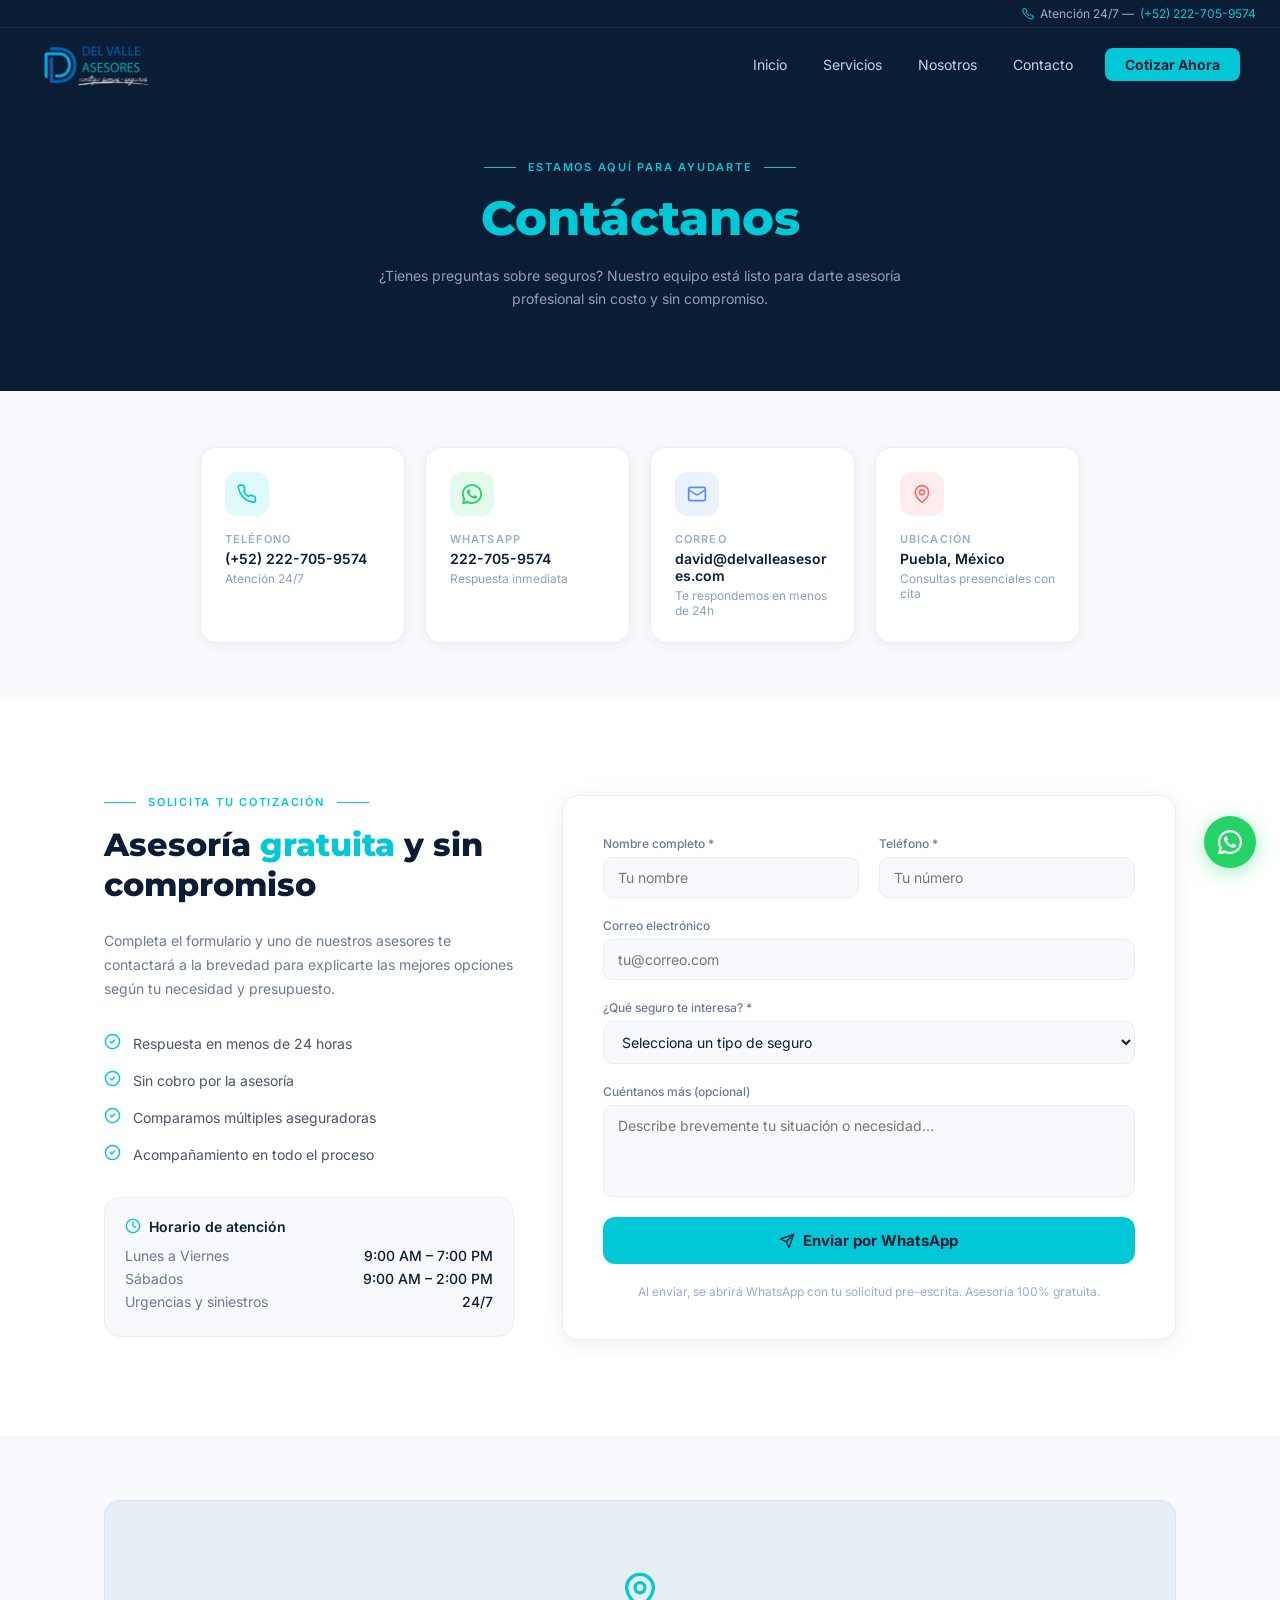
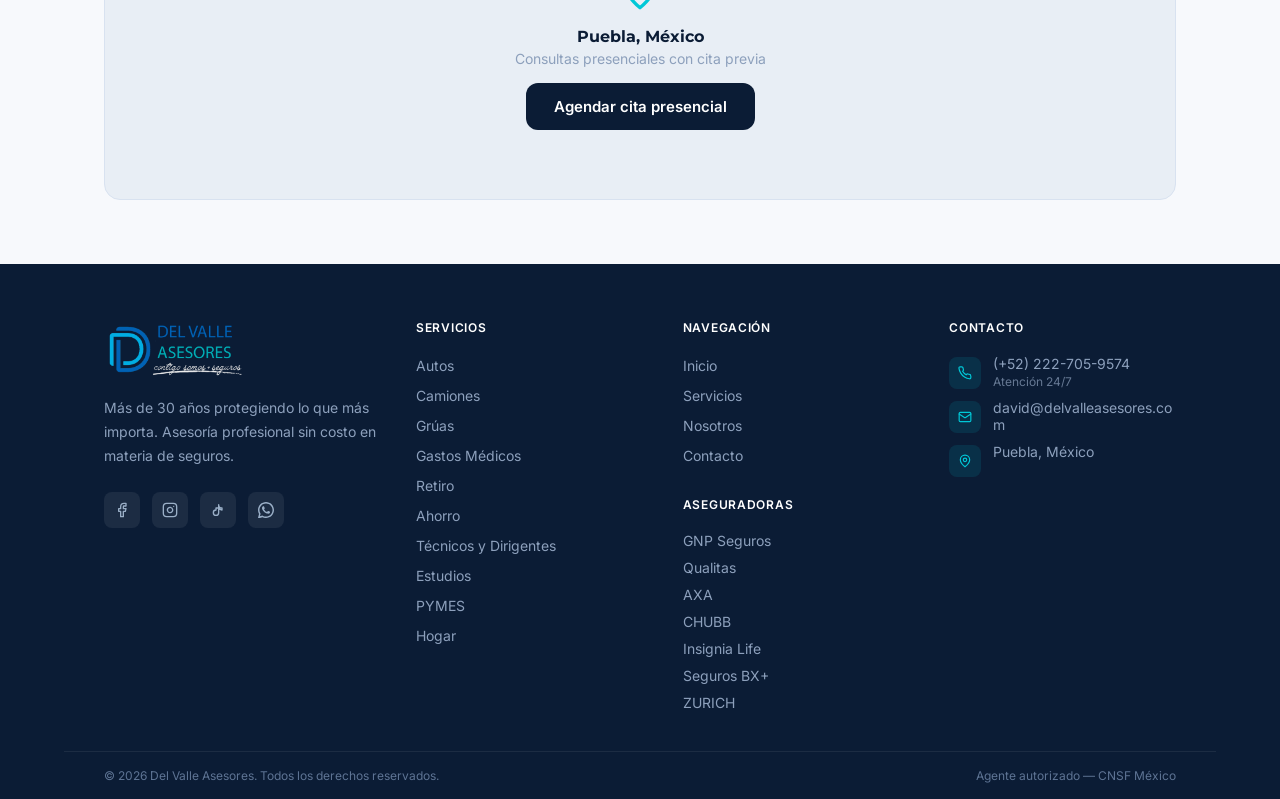
==== commit 465ec373: "Update service tecnicos" ====
--- a/contacto.html
+++ b/contacto.html
@@ -316,7 +316,8 @@
                 stroke="currentColor" stroke-width="2" stroke-linecap="round" stroke-linejoin="round">
                 <path d="M9 12a4 4 0 1 0 4 4V4a5 5 0 0 0 5 5v3a8 8 0 0 1-5-3h-4z" />
               </svg></a>
-            <a href="https://wa.me/522227059574" target="_blank" rel="noopener noreferrer" class="footer__social-link"><svg width="16" height="16" viewBox="0 0 24 24" fill="currentColor">
+            <a href="https://wa.me/522227059574" target="_blank" rel="noopener noreferrer"
+              class="footer__social-link"><svg width="16" height="16" viewBox="0 0 24 24" fill="currentColor">
                 <path
                   d="M17.472 14.382c-.297-.149-1.758-.867-2.03-.967-.273-.099-.471-.148-.67.15-.197.297-.767.966-.94 1.164-.173.199-.347.223-.644.075-.297-.15-1.255-.463-2.39-1.475-.883-.788-1.48-1.761-1.653-2.059-.173-.297-.018-.458.13-.606.134-.133.298-.347.446-.52.149-.174.198-.298.298-.497.099-.198.05-.371-.025-.52-.075-.149-.669-1.612-.916-2.207-.242-.579-.487-.5-.669-.51-.173-.008-.371-.01-.57-.01-.198 0-.52.074-.792.372-.272.297-1.04 1.016-1.04 2.479 0 1.462 1.065 2.875 1.213 3.074.149.198 2.096 3.2 5.077 4.487.709.306 1.262.489 1.694.625.712.227 1.36.195 1.871.118.571-.085 1.758-.719 2.006-1.413.248-.694.248-1.289.173-1.413-.074-.124-.272-.198-.57-.347z" />
                 <path
@@ -333,7 +334,7 @@
             <li><a href="servicios.html" class="footer__list-link">Gastos Médicos</a></li>
             <li><a href="servicios.html" class="footer__list-link">Retiro</a></li>
             <li><a href="servicios.html" class="footer__list-link">Ahorro</a></li>
-            <li><a href="servicios.html" class="footer__list-link">Técticos y Dirigentes</a></li>
+            <li><a href="servicios.html" class="footer__list-link">Técnicos y Dirigentes</a></li>
             <li><a href="servicios.html" class="footer__list-link">Estudios</a></li>
             <li><a href="servicios.html" class="footer__list-link">PYMES</a></li>
             <li><a href="servicios.html" class="footer__list-link">Hogar</a></li>
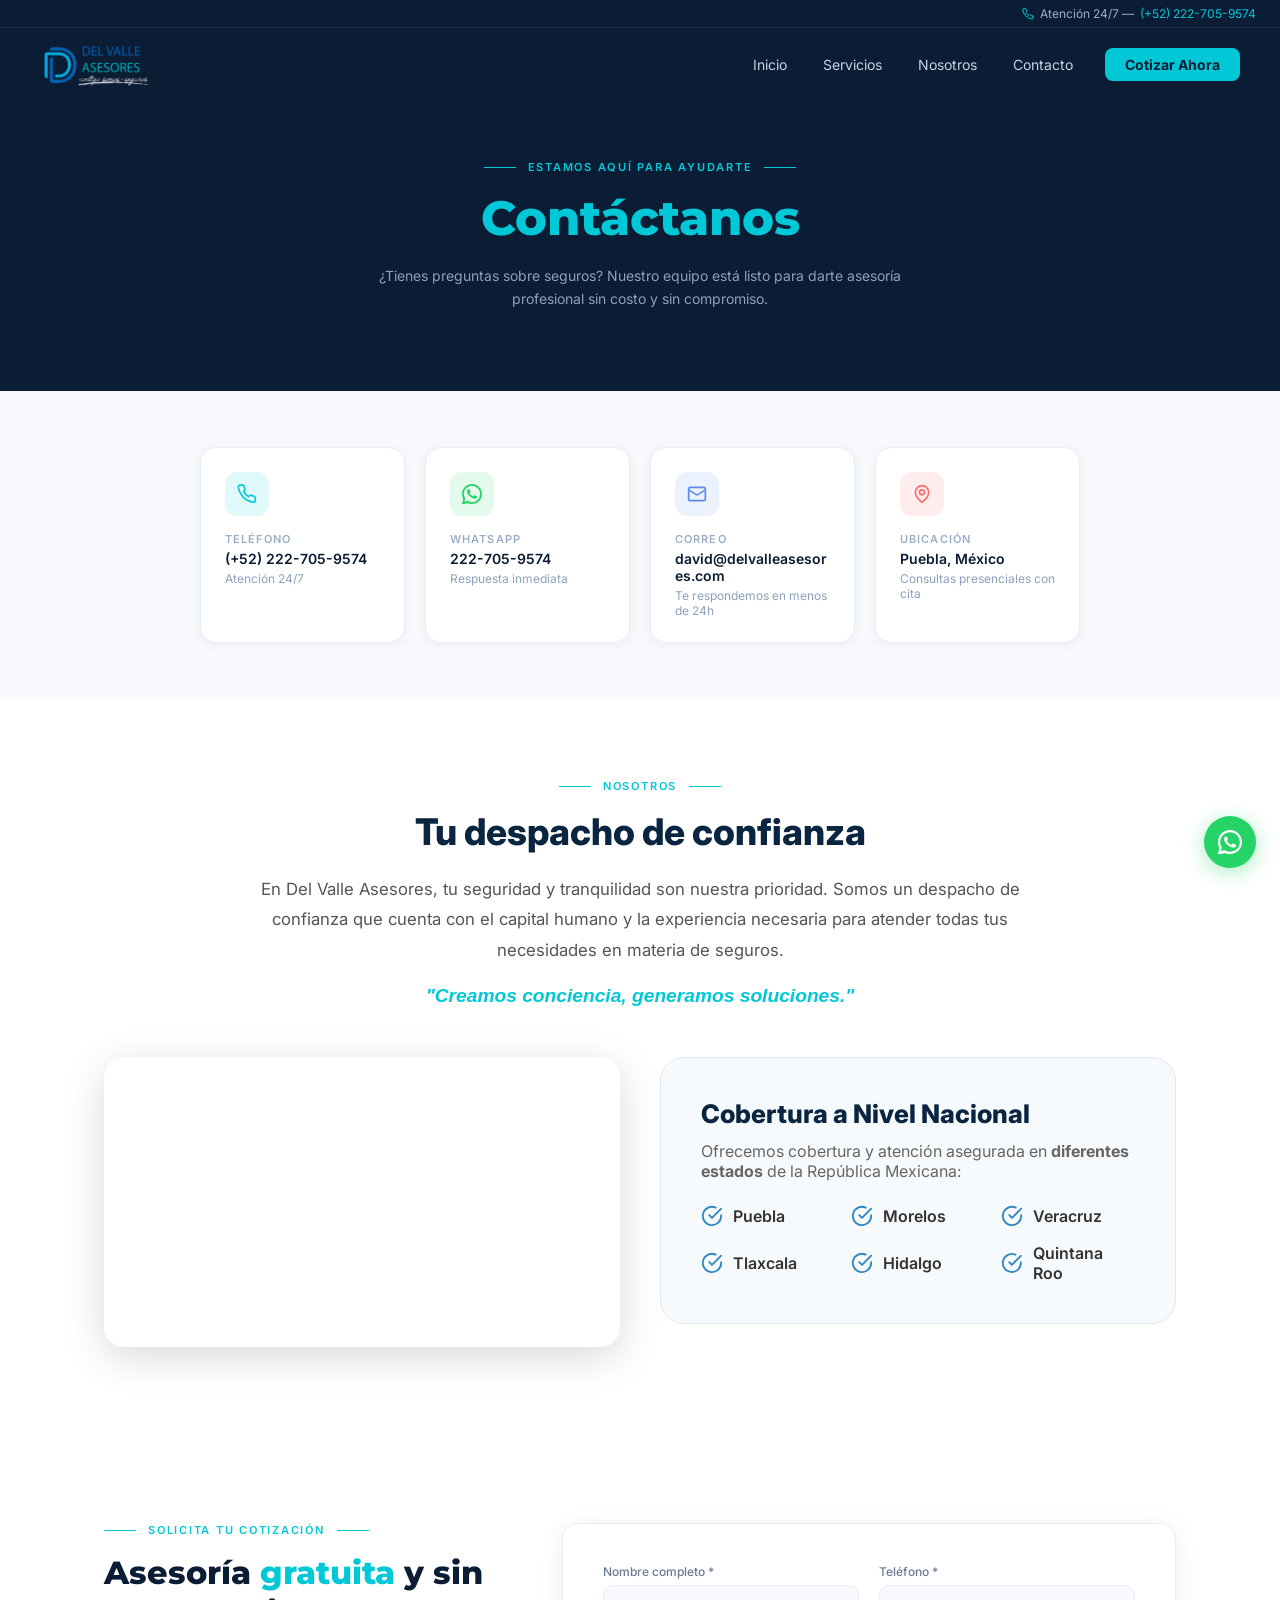
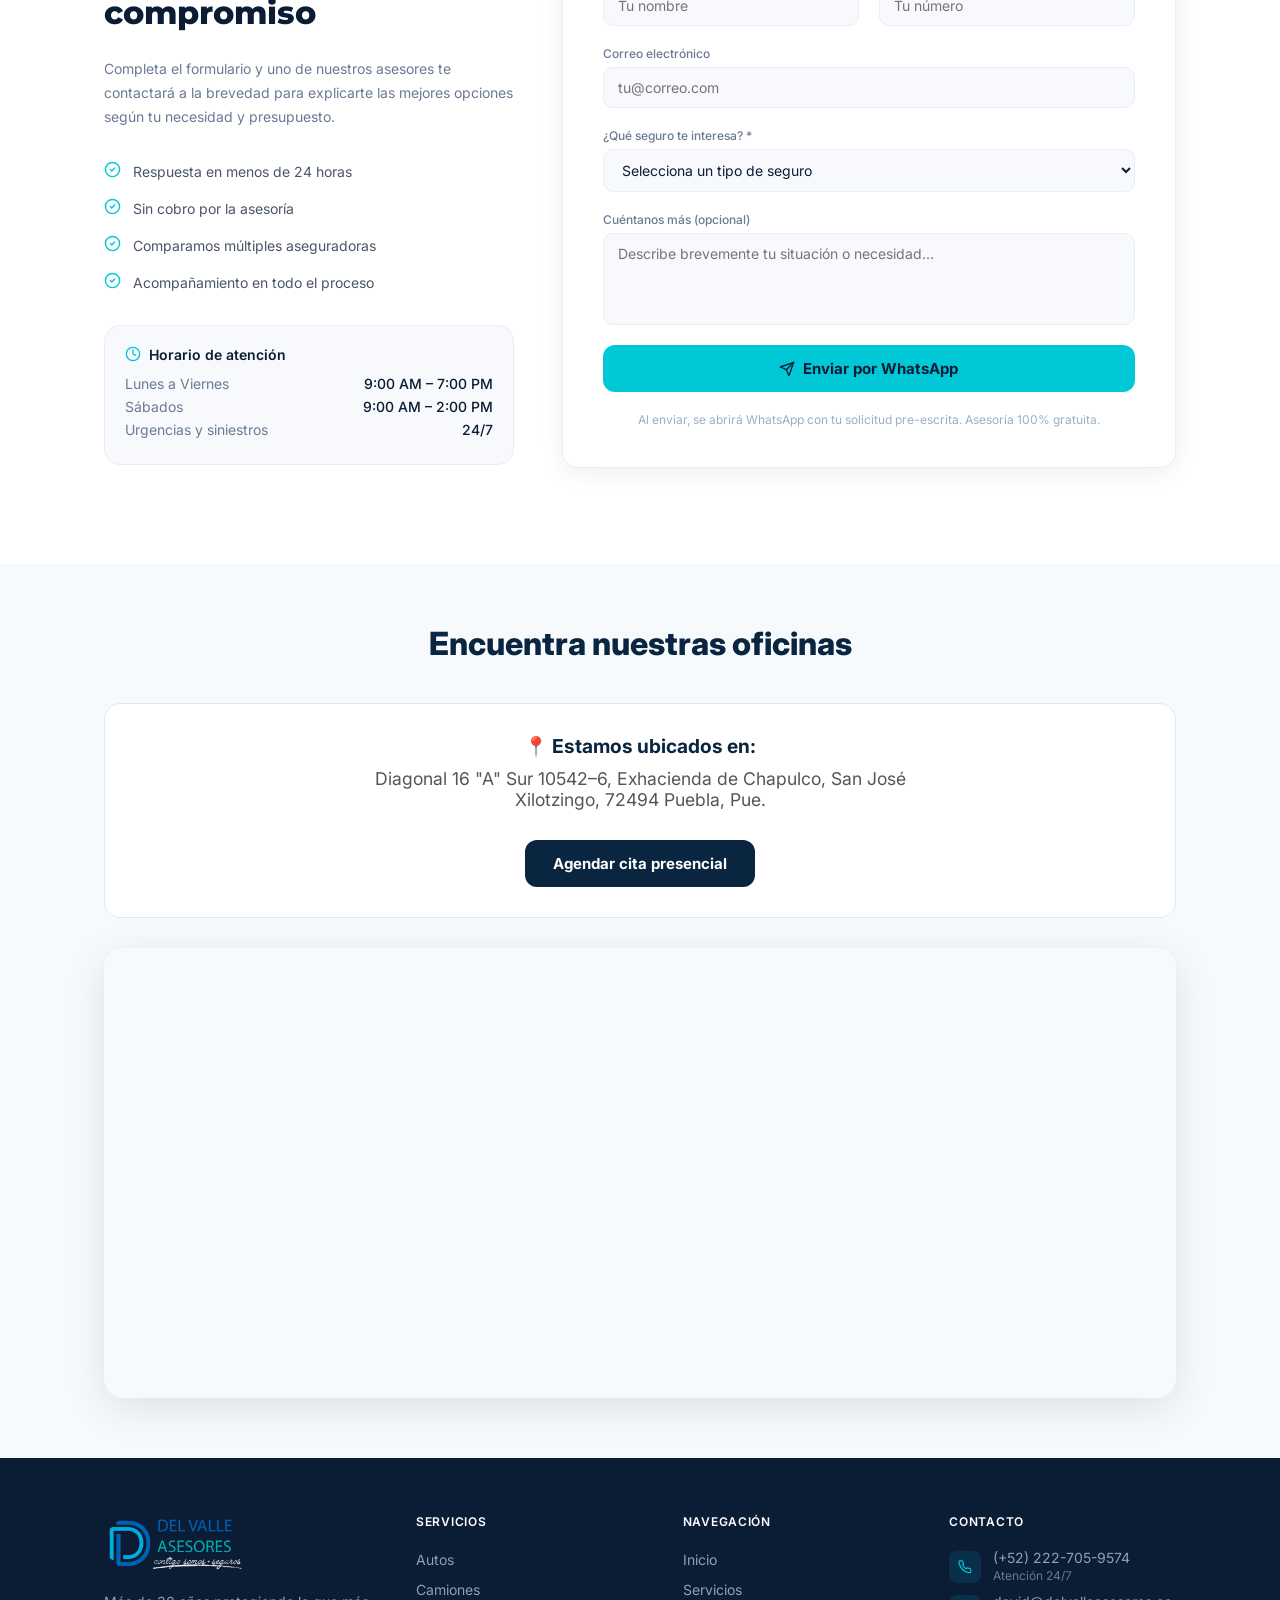
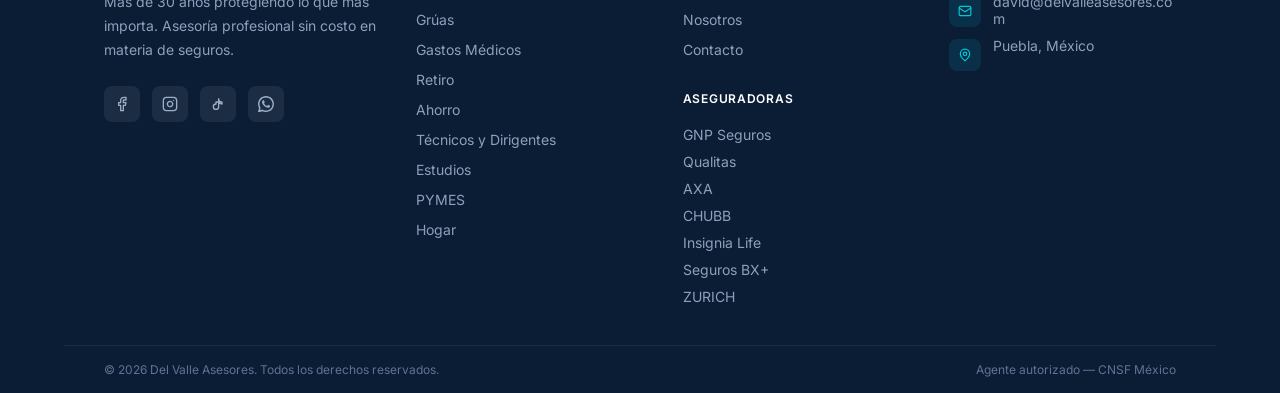
==== commit f8fe91b3: "feat: add company info section, update contact form options, and integrate Google Maps location" ====
--- a/contacto.html
+++ b/contacto.html
@@ -144,6 +144,66 @@
       </div>
     </section>
 
+    <!-- VIDEO AND COVERAGE -->
+    <section class="company-features" style="padding: 80px 0; background: #fff;">
+      <div class="container">
+        <!-- Texto Descriptivo Centrado -->
+        <div style="text-align: center; max-width: 800px; margin: 0 auto 50px;">
+          <div class="section-label section-label--center">
+            <span class="section-label__line"></span>
+            <span class="section-label__text">Nosotros</span>
+            <span class="section-label__line"></span>
+          </div>
+          <h2 style="font-size: 2.3rem; font-weight: 800; color: #0A2540; margin-bottom: 20px;">Tu despacho de confianza</h2>
+          <p style="color: #555; line-height: 1.8; margin-bottom: 20px; font-size: 1.05rem;">En Del Valle Asesores, tu seguridad y tranquilidad son nuestra prioridad. Somos un despacho de confianza que cuenta con el capital humano y la experiencia necesaria para atender todas tus necesidades en materia de seguros.</p>
+          <p style="color: #00C8D7; font-weight: 700; font-size: 1.2rem; font-style: italic;">"Creamos conciencia, generamos soluciones."</p>
+        </div>
+
+        <div style="display: grid; grid-template-columns: repeat(auto-fit, minmax(320px, 1fr)); gap: 40px; align-items: start;">
+          <!-- Video -->
+          <div style="border-radius: 20px; overflow: hidden; box-shadow: 0 10px 40px rgba(0,0,0,0.15);">
+            <div style="position:relative; padding-bottom:56.25%; height:0; overflow:hidden;">
+              <iframe src="https://www.youtube.com/embed/-omuu2lLEEQ" style="position:absolute; top:0; left:0; width:100%; height:100%;" title="Tu despacho de confianza" frameborder="0" allow="accelerometer; autoplay; clipboard-write; encrypted-media; gyroscope; picture-in-picture" allowfullscreen></iframe>
+            </div>
+          </div>
+
+          <!-- States -->
+          <div style="background: #F7FAFC; padding: 40px; border-radius: 24px; border: 1px solid #E2E8F0;">
+            <h3 style="font-size: 1.6rem; font-weight: 800; color: #0A2540; margin-bottom: 12px;">Cobertura a Nivel Nacional</h3>
+            <p style="color: #666; margin-bottom: 24px;">Ofrecemos cobertura y atención asegurada en <strong>diferentes estados</strong> de la República Mexicana:</p>
+            
+            <div style="display: grid; grid-template-columns: repeat(auto-fit, minmax(130px, 1fr)); gap: 16px;">
+              <div style="display:flex; align-items:center; gap: 10px;">
+                <svg width="22" height="22" viewBox="0 0 24 24" fill="none" stroke="#2E86C1" stroke-width="2" stroke-linecap="round" stroke-linejoin="round"><path d="M22 11.08V12a10 10 0 1 1-5.93-9.14"/><polyline points="22 4 12 14.01 9 11.01"/></svg>
+                <span style="font-weight: 600; color:#333;">Puebla</span>
+              </div>
+              <div style="display:flex; align-items:center; gap: 10px;">
+                <svg width="22" height="22" viewBox="0 0 24 24" fill="none" stroke="#2E86C1" stroke-width="2" stroke-linecap="round" stroke-linejoin="round"><path d="M22 11.08V12a10 10 0 1 1-5.93-9.14"/><polyline points="22 4 12 14.01 9 11.01"/></svg>
+                <span style="font-weight: 600; color:#333;">Morelos</span>
+              </div>
+              <div style="display:flex; align-items:center; gap: 10px;">
+                <svg width="22" height="22" viewBox="0 0 24 24" fill="none" stroke="#2E86C1" stroke-width="2" stroke-linecap="round" stroke-linejoin="round"><path d="M22 11.08V12a10 10 0 1 1-5.93-9.14"/><polyline points="22 4 12 14.01 9 11.01"/></svg>
+                <span style="font-weight: 600; color:#333;">Veracruz</span>
+              </div>
+              <div style="display:flex; align-items:center; gap: 10px;">
+                <svg width="22" height="22" viewBox="0 0 24 24" fill="none" stroke="#2E86C1" stroke-width="2" stroke-linecap="round" stroke-linejoin="round"><path d="M22 11.08V12a10 10 0 1 1-5.93-9.14"/><polyline points="22 4 12 14.01 9 11.01"/></svg>
+                <span style="font-weight: 600; color:#333;">Tlaxcala</span>
+              </div>
+              <div style="display:flex; align-items:center; gap: 10px;">
+                <svg width="22" height="22" viewBox="0 0 24 24" fill="none" stroke="#2E86C1" stroke-width="2" stroke-linecap="round" stroke-linejoin="round"><path d="M22 11.08V12a10 10 0 1 1-5.93-9.14"/><polyline points="22 4 12 14.01 9 11.01"/></svg>
+                <span style="font-weight: 600; color:#333;">Hidalgo</span>
+              </div>
+              <div style="display:flex; align-items:center; gap: 10px;">
+                <svg width="22" height="22" viewBox="0 0 24 24" fill="none" stroke="#2E86C1" stroke-width="2" stroke-linecap="round" stroke-linejoin="round"><path d="M22 11.08V12a10 10 0 1 1-5.93-9.14"/><polyline points="22 4 12 14.01 9 11.01"/></svg>
+                <span style="font-weight: 600; color:#333;">Quintana Roo</span>
+              </div>
+            </div>
+            <img src="./images/estados.jpeg" alt="Mapa de estados" style="width: 100%; border-radius: 12px; margin-top: 30px; object-fit: cover; max-height: 250px; display: block;" onerror="this.style.display='none'">
+          </div>
+        </div>
+      </div>
+    </section>
+
     <!-- FORM + INFO -->
     <section class="contact-section">
       <div class="container">
@@ -223,12 +283,16 @@
                   <label class="form-label" for="seguro">¿Qué seguro te interesa? *</label>
                   <select class="form-input" id="seguro" name="seguro" required>
                     <option value="">Selecciona un tipo de seguro</option>
-                    <option>Seguro Médico</option>
-                    <option>Auto Seguro</option>
-                    <option>Ahorro y Retiro</option>
-                    <option>Seguro de Vida</option>
-                    <option>Seguro de Casa</option>
-                    <option>Seguro Empresarial</option>
+                    <option>Autos</option>
+                    <option>Camiones</option>
+                    <option>Grúas</option>
+                    <option>Gastos Médicos</option>
+                    <option>Retiro</option>
+                    <option>Ahorro</option>
+                    <option>Técnicos y Dirigentes</option>
+                    <option>Estudios</option>
+                    <option>PYMES</option>
+                    <option>Hogar</option>
                     <option>Otro / No sé</option>
                   </select>
                 </div>
@@ -266,25 +330,26 @@
       </div>
     </section>
 
-    <!-- MAP PLACEHOLDER -->
-    <section class="map-section" id="mapa">
+    <!-- UBICACIÓN Y MAPA -->
+    <section class="map-section" id="mapa" style="padding: 60px 0; background: #F7FAFC;">
       <div class="container">
-        <div class="map-placeholder">
-          <div class="map-placeholder__inner">
-            <div class="map-placeholder__icon">
-              <svg width="40" height="40" viewBox="0 0 24 24" fill="none" stroke="currentColor" stroke-width="2"
-                stroke-linecap="round" stroke-linejoin="round">
-                <path d="M20 10c0 6-8 12-8 12s-8-6-8-12a8 8 0 0 1 16 0Z" />
-                <circle cx="12" cy="10" r="3" />
-              </svg>
-            </div>
-            <p class="map-placeholder__city">Puebla, México</p>
-            <p class="map-placeholder__sub">Consultas presenciales con cita previa</p>
+        <h2 style="text-align:center; font-size: 2rem; font-weight: 800; color: #0A2540;">Encuentra nuestras oficinas</h2>
+        
+        <div class="map-content" style="display:grid; grid-template-columns: 1fr; gap: 30px; margin-top: 40px;">
+          
+          <div class="map-info" style="text-align:center; padding: 30px; background: #fff; border: 1px solid #E2E8F0; border-radius: 16px;">
+            <p style="font-size: 1.2rem; font-weight: 700; color: #0A2540;">📍 Estamos ubicados en:</p>
+            <p style="font-size: 1.1rem; color: #555; max-width: 600px; margin: 10px auto;">Diagonal 16 "A" Sur 10542–6, Exhacienda de Chapulco, San José Xilotzingo, 72494 Puebla, Pue.</p>
             <a href="https://wa.me/522227059574?text=Hola%2C%20me%20gustar%C3%ADa%20agendar%20una%20cita%20presencial"
-              target="_blank" rel="noopener noreferrer" class="btn btn--dark" style="margin-top:16px">
+              target="_blank" rel="noopener noreferrer" class="btn" style="margin-top:20px; display:inline-flex; align-items:center; gap:8px; background:#0A2540; color:#fff;">
               Agendar cita presencial
             </a>
           </div>
+          
+          <div style="border-radius:20px; overflow:hidden; box-shadow: 0 10px 40px rgba(0,0,0,0.1); line-height: 0;">
+            <iframe src="https://www.google.com/maps/embed?pb=!1m18!1m12!1m3!1d3772.816519942689!2d-98.21406458437208!3d18.983708887140995!2m3!1f0!2f0!3f0!3m2!1i1024!2i768!4f13.1!3m3!1m2!1s0x85cfbf48a5b1eb71%3A0xaf3711cee54bf889!2sDEL%20VALLE%20ASESORES!5e0!3m2!1ses-419!2smx!4v1660844810039!5m2!1ses-419!2smx" width="100%" height="450" style="border:0;" allowfullscreen="" loading="lazy" referrerpolicy="no-referrer-when-downgrade"></iframe>
+          </div>
+
         </div>
       </div>
     </section>
@@ -302,17 +367,17 @@
           <p class="footer__brand-desc">Más de 30 años protegiendo lo que más importa. Asesoría profesional sin costo en
             materia de seguros.</p>
           <div class="footer__social">
-            <a href="#" class="footer__social-link"><svg width="16" height="16" viewBox="0 0 24 24" fill="none"
+            <a href="https://www.facebook.com/DelValleAsesores.Puebla/" target="_blank" rel="noopener noreferrer" class="footer__social-link"><svg width="16" height="16" viewBox="0 0 24 24" fill="none"
                 stroke="currentColor" stroke-width="2" stroke-linecap="round" stroke-linejoin="round">
                 <path d="M18 2h-3a5 5 0 0 0-5 5v3H7v4h3v8h4v-8h3l1-4h-4V7a1 1 0 0 1 1-1h3z" />
               </svg></a>
-            <a href="#" class="footer__social-link"><svg width="16" height="16" viewBox="0 0 24 24" fill="none"
+            <a href="https://www.instagram.com/del.valle.asesores?igshid=MzRlODBiNFWlZA%3D%3D" target="_blank" rel="noopener noreferrer" class="footer__social-link"><svg width="16" height="16" viewBox="0 0 24 24" fill="none"
                 stroke="currentColor" stroke-width="2" stroke-linecap="round" stroke-linejoin="round">
                 <rect width="20" height="20" x="2" y="2" rx="5" ry="5" />
                 <path d="M16 11.37A4 4 0 1 1 12.63 8 4 4 0 0 1 16 11.37z" />
                 <line x1="17.5" x2="17.51" y1="6.5" y2="6.5" />
               </svg></a>
-            <a href="#" class="footer__social-link"><svg width="16" height="16" viewBox="0 0 24 24" fill="none"
+            <a href="https://www.tiktok.com/@delvalleasesoresoficial" target="_blank" rel="noopener noreferrer" class="footer__social-link"><svg width="16" height="16" viewBox="0 0 24 24" fill="none"
                 stroke="currentColor" stroke-width="2" stroke-linecap="round" stroke-linejoin="round">
                 <path d="M9 12a4 4 0 1 0 4 4V4a5 5 0 0 0 5 5v3a8 8 0 0 1-5-3h-4z" />
               </svg></a>
